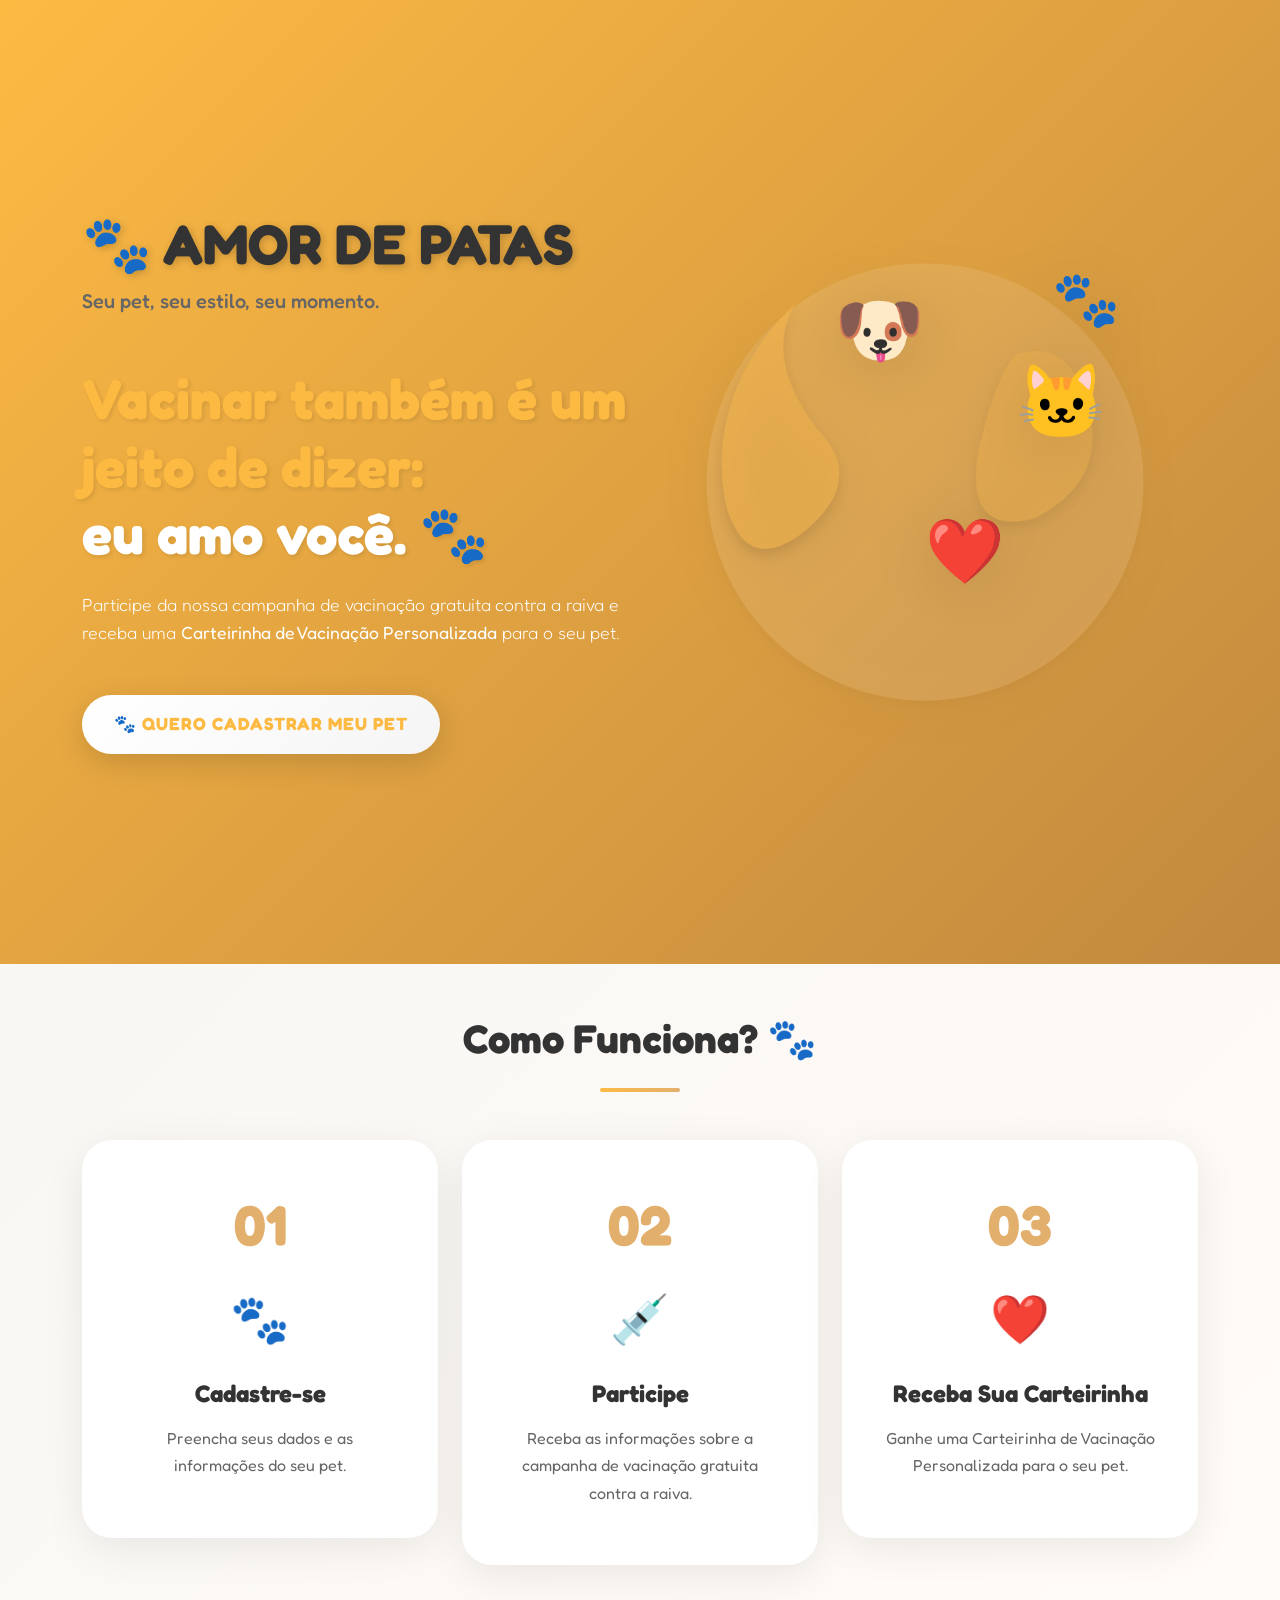
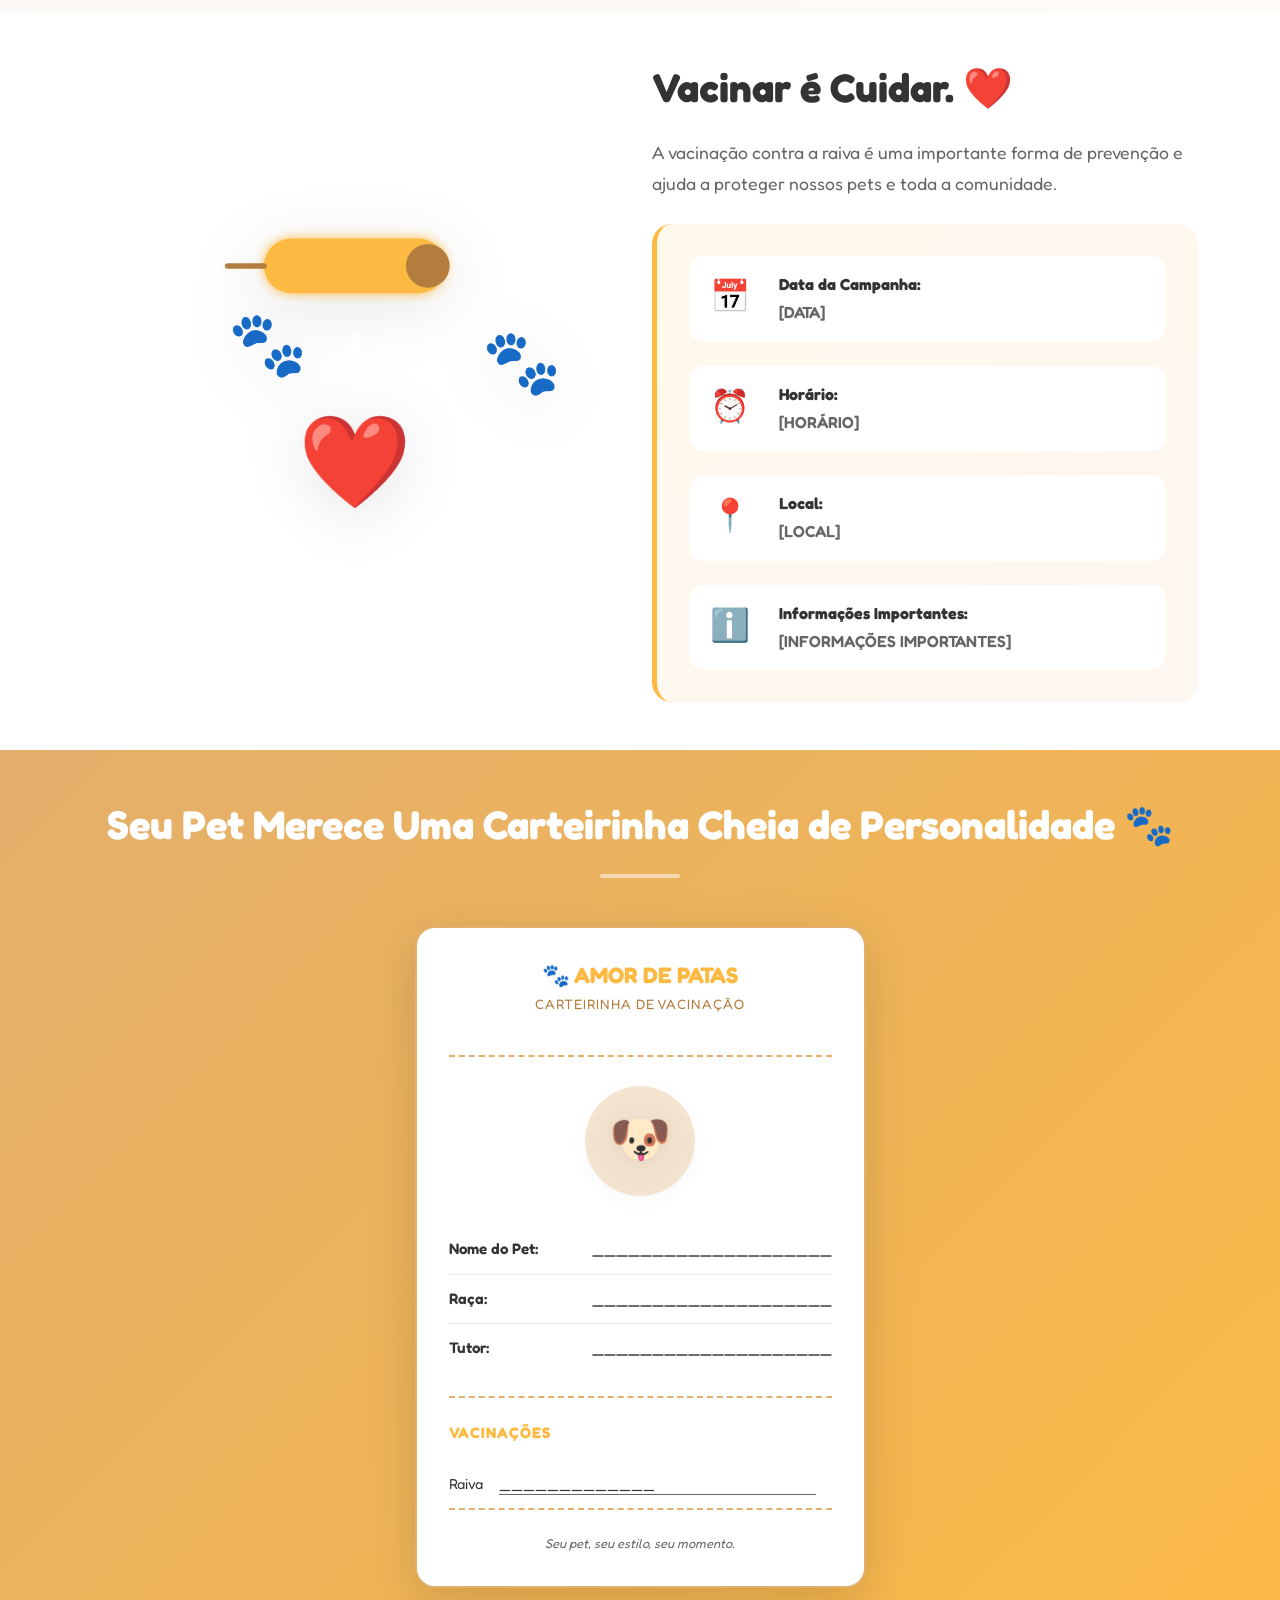
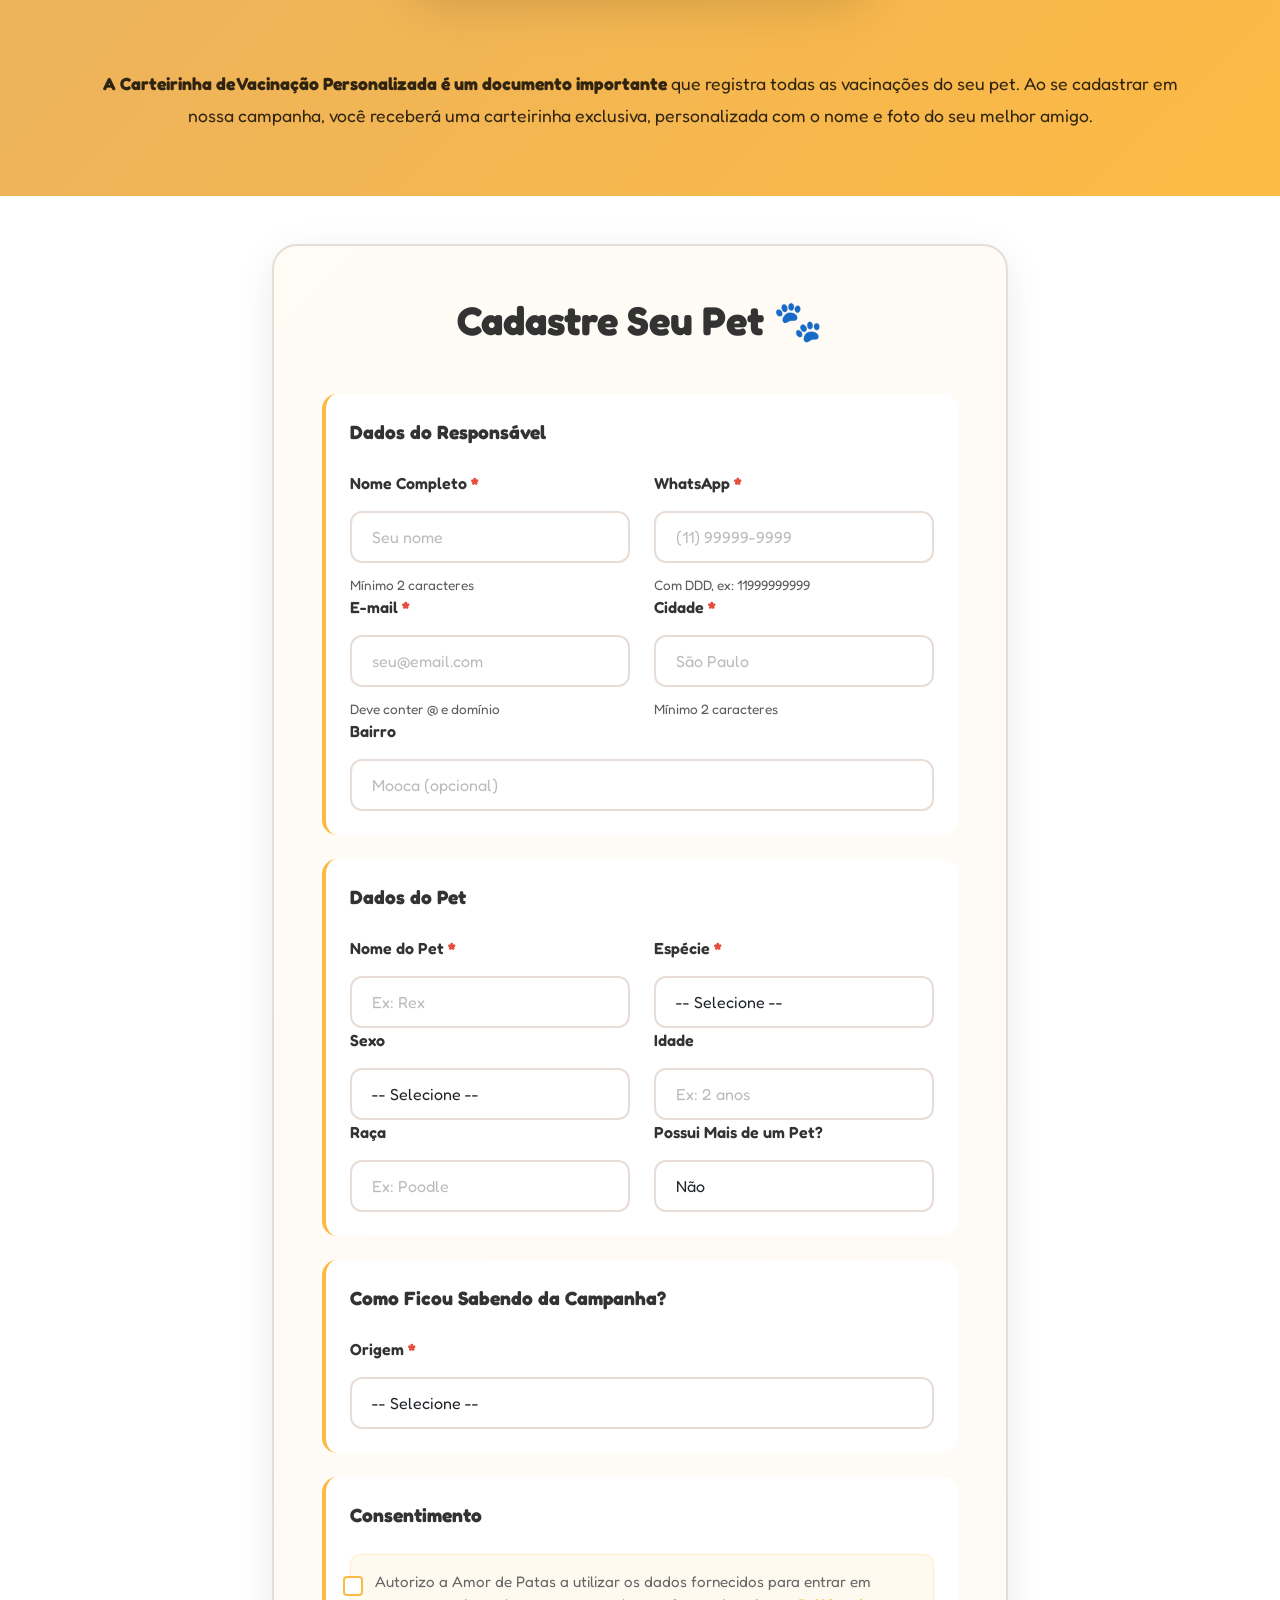
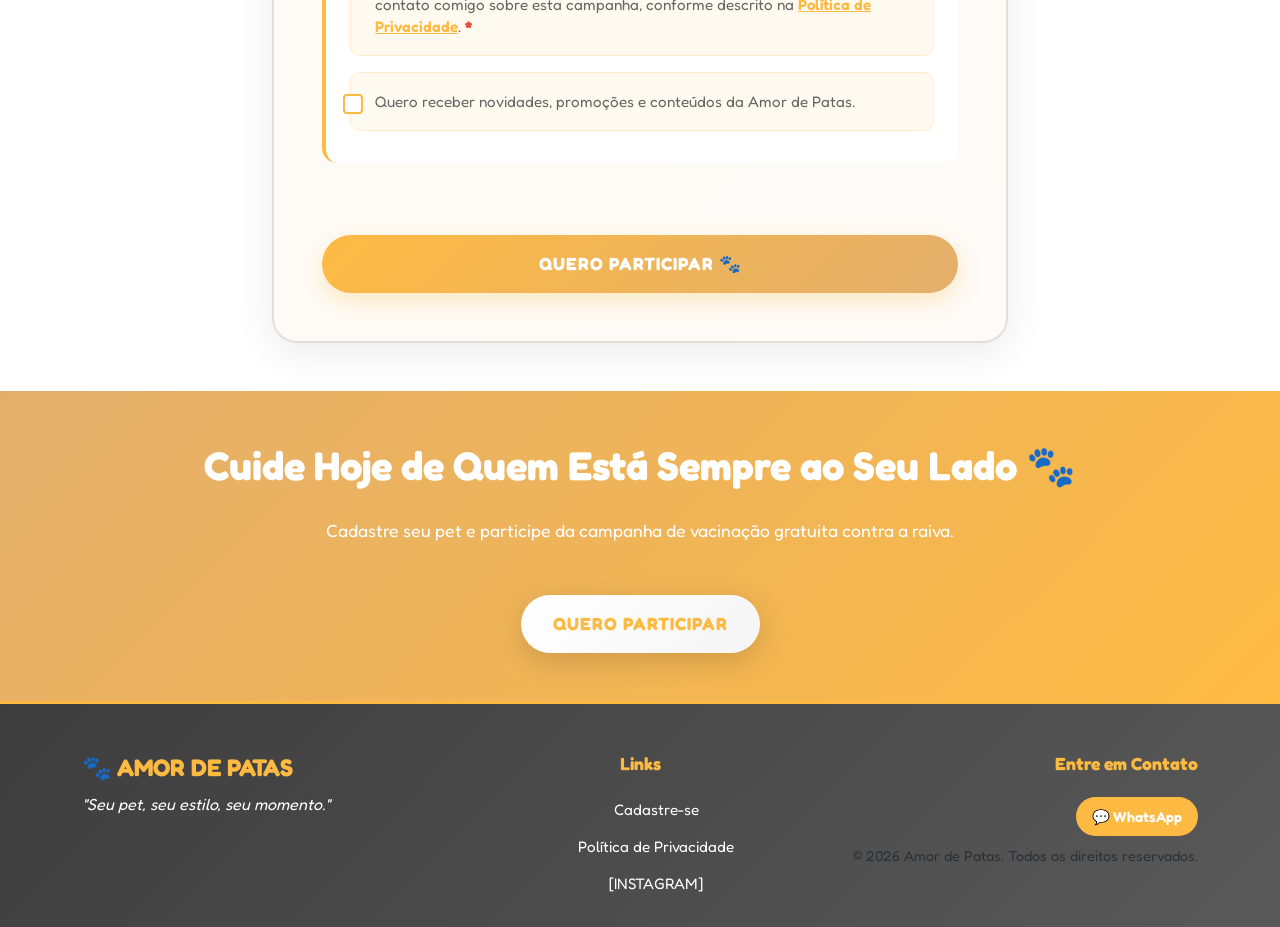
==== index.html @ 36df7017 "Add files via upload" ====
<!DOCTYPE html>
<html lang="pt-BR">
<head>
    <meta charset="UTF-8">
    <meta name="viewport" content="width=device-width, initial-scale=1.0">
    <meta name="description" content="Participe da campanha da Amor de Patas e cadastre seu pet para receber informações sobre a vacinação gratuita contra a raiva.">
    <meta name="theme-color" content="#fdba43">
    
    <!-- Open Graph -->
    <meta property="og:title" content="Amor de Patas | Campanha de Vacinação Gratuita">
    <meta property="og:description" content="Cadastre seu pet e receba uma Carteirinha de Vacinação Personalizada.">
    <meta property="og:type" content="website">
    <meta property="og:image" content="https://via.placeholder.com/1200x630/fdba43/ffffff?text=Amor+de+Patas">
    
    <title>Amor de Patas | Campanha de Vacinação Gratuita</title>
    
    <!-- Favicon -->
    <link rel="icon" type="image/svg+xml" href="data:image/svg+xml,<svg xmlns='http://www.w3.org/2000/svg' viewBox='0 0 100 100'><text y='75' font-size='75' fill='%23fdba43'>🐾</text></svg>">
    
    <!-- Bootstrap 5 -->
    <link href="https://cdn.jsdelivr.net/npm/bootstrap@5.3.0/dist/css/bootstrap.min.css" rel="stylesheet">
    
    <!-- Google Fonts -->
    <link href="https://fonts.googleapis.com/css2?family=Fredoka:wght@300;400;500;600;700&family=Baloo+2:wght@400;500;600;700&display=swap" rel="stylesheet">
    
    <!-- CSS Customizado -->
    <link rel="stylesheet" href="css/style.css">
</head>
<body>
    <!-- ========== ESTRUTURA PRINCIPAL ========== -->
    
    <!-- Hero Section com Vídeo -->
    <section id="hero" class="hero-section">
        <!-- Vídeo Background -->
        <video class="hero-video" autoplay muted loop playsinline poster="data:image/svg+xml,%3Csvg xmlns='http://www.w3.org/2000/svg' viewBox='0 0 1280 720'%3E%3Crect fill='%23fdba43' width='1280' height='720'/%3E%3C/svg%3E">
            <source src="assets/video/background.mp4" type="video/mp4">
            <!-- Fallback para imagem -->
            <img src="data:image/svg+xml,%3Csvg xmlns='http://www.w3.org/2000/svg' viewBox='0 0 1280 720'%3E%3Crect fill='%23fdba43' width='1280' height='720'/%3E%3Ctext x='640' y='360' text-anchor='middle' dominant-baseline='middle' font-size='48' fill='%23b37d3e'%3EPet%3C/text%3E%3C/svg%3E" alt="Video Background">
        </video>
        
        <!-- Overlay -->
        <div class="hero-overlay"></div>
        
        <!-- Conteúdo Hero -->
        <div class="hero-content">
            <div class="container">
                <div class="row align-items-center min-vh-100">
                    <div class="col-lg-6 text-center text-lg-start mb-4 mb-lg-0">
                        <!-- Logo/Marca -->
                        <div class="hero-brand">
                            <h1 class="hero-title">🐾 AMOR DE PATAS</h1>
                            <p class="hero-subtitle">Seu pet, seu estilo, seu momento.</p>
                        </div>
                        
                        <!-- Headline Principal -->
                        <div class="hero-headline mt-5">
                            <h2 class="display-4 fw-bold mb-4" style="color: #fdba43; text-shadow: 2px 2px 4px rgba(0,0,0,0.1);">
                                Vacinar também é um jeito de dizer: <br>
                                <span style="color: #ffffff;">eu amo você. 🐾</span>
                            </h2>
                        </div>
                        
                        <!-- Descrição -->
                        <p class="hero-description lead mb-5" style="color: #ffffff; font-size: 1.1rem; line-height: 1.6;">
                            Participe da nossa campanha de vacinação gratuita contra a raiva e receba uma <strong>Carteirinha de Vacinação Personalizada</strong> para o seu pet.
                        </p>
                        
                        <!-- CTA Button -->
                        <div class="d-flex flex-wrap gap-3 justify-content-center justify-content-lg-start">
                            <a href="#formulario" class="btn btn-hero btn-lg">
                                🐾 QUERO CADASTRAR MEU PET
                            </a>
                        </div>
                    </div>
                    
                    <!-- Ilustração/Elementos Hero -->
                    <div class="col-lg-6 d-none d-lg-block">
                        <div class="hero-illustration">
                            <!-- Formas orgânicas com SVG -->
                            <svg class="floating-shape" viewBox="0 0 300 300" xmlns="http://www.w3.org/2000/svg">
                                <defs>
                                    <filter id="shadow" x="-50%" y="-50%" width="200%" height="200%">
                                        <feDropShadow dx="0" dy="4" stdDeviation="3" flood-opacity="0.3"/>
                                    </filter>
                                </defs>
                                
                                <!-- Bolhas/Formas Orgânicas -->
                                <circle cx="150" cy="150" r="120" fill="#ffffff" opacity="0.1" filter="url(#shadow)"/>
                                <path d="M 80 50 Q 60 80, 90 120 Q 120 150, 80 180 Q 50 200, 40 160 Q 30 100, 80 50" fill="#fdba43" opacity="0.3" filter="url(#shadow)"/>
                                <path d="M 200 80 Q 230 70, 240 110 Q 250 150, 210 170 Q 170 180, 180 130 Q 190 90, 200 80" fill="#fdba43" opacity="0.2" filter="url(#shadow)"/>
                                
                                <!-- Emojis flutuantes -->
                                <text x="100" y="80" font-size="40" class="floating-emoji">🐶</text>
                                <text x="200" y="120" font-size="40" class="floating-emoji" style="animation-delay: 0.5s;">🐱</text>
                                <text x="150" y="200" font-size="35" class="floating-emoji" style="animation-delay: 1s;">❤️</text>
                                <text x="220" y="60" font-size="30" class="floating-emoji" style="animation-delay: 1.5s;">🐾</text>
                            </svg>
                        </div>
                    </div>
                </div>
            </div>
        </div>
    </section>
    
    <!-- ========== SEÇÃO COMO FUNCIONA ========== -->
    <section id="como-funciona" class="como-funciona-section py-5">
        <div class="container">
            <div class="text-center mb-5">
                <h2 class="section-title">Como Funciona? 🐾</h2>
                <div class="title-underline"></div>
            </div>
            
            <div class="row g-4">
                <!-- Card 1 -->
                <div class="col-md-4">
                    <div class="card-funciona">
                        <div class="card-number">01</div>
                        <div class="card-icon">🐾</div>
                        <h3 class="card-title">Cadastre-se</h3>
                        <p class="card-description">Preencha seus dados e as informações do seu pet.</p>
                    </div>
                </div>
                
                <!-- Card 2 -->
                <div class="col-md-4">
                    <div class="card-funciona" style="animation-delay: 0.1s;">
                        <div class="card-number">02</div>
                        <div class="card-icon">💉</div>
                        <h3 class="card-title">Participe</h3>
                        <p class="card-description">Receba as informações sobre a campanha de vacinação gratuita contra a raiva.</p>
                    </div>
                </div>
                
                <!-- Card 3 -->
                <div class="col-md-4">
                    <div class="card-funciona" style="animation-delay: 0.2s;">
                        <div class="card-number">03</div>
                        <div class="card-icon">❤️</div>
                        <h3 class="card-title">Receba Sua Carteirinha</h3>
                        <p class="card-description">Ganhe uma Carteirinha de Vacinação Personalizada para o seu pet.</p>
                    </div>
                </div>
            </div>
        </div>
    </section>
    
    <!-- ========== SEÇÃO VACINAÇÃO ========== -->
    <section id="vacinacao" class="vacinacao-section py-5">
        <div class="container">
            <div class="row align-items-center">
                <div class="col-lg-6 mb-4 mb-lg-0">
                    <!-- Ilustração -->
                    <div class="vacinacao-illustration">
                        <svg viewBox="0 0 300 300" xmlns="http://www.w3.org/2000/svg">
                            <defs>
                                <filter id="glow" x="-50%" y="-50%" width="200%" height="200%">
                                    <feGaussianBlur stdDeviation="3" result="coloredBlur"/>
                                    <feMerge>
                                        <feMergeNode in="coloredBlur"/>
                                        <feMergeNode in="SourceGraphic"/>
                                    </feMerge>
                                </filter>
                            </defs>
                            
                            <!-- Seringa -->
                            <rect x="100" y="80" width="100" height="30" rx="15" fill="#fdba43" filter="url(#glow)"/>
                            <circle cx="190" cy="95" r="12" fill="#b37d3e"/>
                            <path d="M 80 95 L 100 95" stroke="#b37d3e" stroke-width="3" stroke-linecap="round"/>
                            
                            <!-- Gota -->
                            <path d="M 150 130 Q 145 140 150 150 Q 155 140 150 130" fill="#ffffff" opacity="0.7"/>
                            
                            <!-- Coração -->
                            <text x="150" y="220" font-size="50" text-anchor="middle">❤️</text>
                            
                            <!-- Patinhas -->
                            <text x="80" y="150" font-size="35">🐾</text>
                            <text x="220" y="160" font-size="35">🐾</text>
                        </svg>
                    </div>
                </div>
                
                <div class="col-lg-6">
                    <h2 class="section-title mb-4">Vacinar é Cuidar. ❤️</h2>
                    
                    <p class="section-text mb-4">
                        A vacinação contra a raiva é uma importante forma de prevenção e ajuda a proteger nossos pets e toda a comunidade.
                    </p>
                    
                    <!-- Informações da Campanha -->
                    <div class="campaign-info">
                        <div class="info-item">
                            <span class="info-icon">📅</span>
                            <div class="info-content">
                                <strong>Data da Campanha:</strong>
                                <p class="info-value">[DATA]</p>
                            </div>
                        </div>
                        
                        <div class="info-item">
                            <span class="info-icon">⏰</span>
                            <div class="info-content">
                                <strong>Horário:</strong>
                                <p class="info-value">[HORÁRIO]</p>
                            </div>
                        </div>
                        
                        <div class="info-item">
                            <span class="info-icon">📍</span>
                            <div class="info-content">
                                <strong>Local:</strong>
                                <p class="info-value">[LOCAL]</p>
                            </div>
                        </div>
                        
                        <div class="info-item">
                            <span class="info-icon">ℹ️</span>
                            <div class="info-content">
                                <strong>Informações Importantes:</strong>
                                <p class="info-value">[INFORMAÇÕES IMPORTANTES]</p>
                            </div>
                        </div>
                    </div>
                </div>
            </div>
        </div>
    </section>
    
    <!-- ========== SEÇÃO CARTEIRINHA ========== -->
    <section id="carteirinha" class="carteirinha-section py-5">
        <div class="container">
            <div class="text-center mb-5">
                <h2 class="section-title">Seu Pet Merece Uma Carteirinha Cheia de Personalidade 🐾</h2>
                <div class="title-underline"></div>
            </div>
            
            <div class="row justify-content-center">
                <!-- Representação da Carteirinha -->
                <div class="col-md-6 col-lg-5">
                    <div class="carteirinha-card">
                        <!-- Frente da Carteirinha -->
                        <div class="carteirinha-front">
                            <!-- Header da Carteirinha -->
                            <div class="carteirinha-header">
                                <h3 class="carteirinha-brand">🐾 AMOR DE PATAS</h3>
                                <p class="carteirinha-subtitle">Carteirinha de Vacinação</p>
                            </div>
                            
                            <!-- Foto/Avatar -->
                            <div class="carteirinha-avatar">
                                <svg viewBox="0 0 120 120" xmlns="http://www.w3.org/2000/svg">
                                    <circle cx="60" cy="60" r="55" fill="#e3af6c" opacity="0.3"/>
                                    <text x="60" y="75" font-size="50" text-anchor="middle">🐶</text>
                                </svg>
                            </div>
                            
                            <!-- Informações -->
                            <div class="carteirinha-info">
                                <div class="info-line">
                                    <span class="info-label">Nome do Pet:</span>
                                    <span class="info-value">____________________</span>
                                </div>
                                <div class="info-line">
                                    <span class="info-label">Raça:</span>
                                    <span class="info-value">____________________</span>
                                </div>
                                <div class="info-line">
                                    <span class="info-label">Tutor:</span>
                                    <span class="info-value">____________________</span>
                                </div>
                            </div>
                            
                            <!-- Vacinas -->
                            <div class="vacinas-section">
                                <h4 class="vacinas-title">Vacinações</h4>
                                <div class="vacina-item">
                                    <span>Raiva</span>
                                    <span class="vacina-line">_____________</span>
                                </div>
                            </div>
                            
                            <!-- Logo Footer -->
                            <div class="carteirinha-footer">
                                <p style="margin: 0; font-size: 0.8rem;">Seu pet, seu estilo, seu momento.</p>
                            </div>
                        </div>
                    </div>
                </div>
            </div>
            
            <!-- Texto Descritivo -->
            <div class="text-center mt-5">
                <p class="section-text">
                    <strong>A Carteirinha de Vacinação Personalizada é um documento importante</strong> que registra todas as vacinações do seu pet. Ao se cadastrar em nossa campanha, você receberá uma carteirinha exclusiva, personalizada com o nome e foto do seu melhor amigo.
                </p>
            </div>
        </div>
    </section>
    
    <!-- ========== SEÇÃO FORMULÁRIO ========== -->
    <section id="formulario" class="formulario-section py-5">
        <div class="container">
            <div class="row justify-content-center">
                <div class="col-lg-8">
                    <div class="form-card">
                        <h2 class="section-title text-center mb-5">Cadastre Seu Pet 🐾</h2>
                        
                        <form id="leadForm" class="lead-form">
                            <!-- ===== SEÇÃO: DADOS DO RESPONSÁVEL ===== -->
                            <fieldset class="form-section">
                                <legend class="form-section-title">Dados do Responsável</legend>
                                
                                <div class="row">
                                    <div class="col-12 position-relative">
                                        <!-- Honeypot (invisível) -->
                                        <input type="text" name="telefone_secundario" class="form-control d-none" tabindex="-1" autocomplete="off">
                                    </div>
                                </div>
                                
                                <div class="row">
                                    <div class="col-md-6">
                                        <div class="form-group">
                                            <label for="nome" class="form-label">
                                                Nome Completo <span class="required">*</span>
                                            </label>
                                            <input type="text" class="form-control" id="nome" name="nome" placeholder="Seu nome" maxlength="100" required>
                                            <small class="form-text text-muted">Mínimo 2 caracteres</small>
                                        </div>
                                    </div>
                                    
                                    <div class="col-md-6">
                                        <div class="form-group">
                                            <label for="whatsapp" class="form-label">
                                                WhatsApp <span class="required">*</span>
                                            </label>
                                            <input type="tel" class="form-control" id="whatsapp" name="whatsapp" placeholder="(11) 99999-9999" maxlength="15" required>
                                            <small class="form-text text-muted">Com DDD, ex: 11999999999</small>
                                        </div>
                                    </div>
                                </div>
                                
                                <div class="row">
                                    <div class="col-md-6">
                                        <div class="form-group">
                                            <label for="email" class="form-label">
                                                E-mail <span class="required">*</span>
                                            </label>
                                            <input type="email" class="form-control" id="email" name="email" placeholder="seu@email.com" maxlength="100" required>
                                            <small class="form-text text-muted">Deve conter @ e domínio</small>
                                        </div>
                                    </div>
                                    
                                    <div class="col-md-6">
                                        <div class="form-group">
                                            <label for="cidade" class="form-label">
                                                Cidade <span class="required">*</span>
                                            </label>
                                            <input type="text" class="form-control" id="cidade" name="cidade" placeholder="São Paulo" maxlength="50" required>
                                            <small class="form-text text-muted">Mínimo 2 caracteres</small>
                                        </div>
                                    </div>
                                </div>
                                
                                <div class="row">
                                    <div class="col-12">
                                        <div class="form-group">
                                            <label for="bairro" class="form-label">Bairro</label>
                                            <input type="text" class="form-control" id="bairro" name="bairro" placeholder="Mooca (opcional)" maxlength="50">
                                        </div>
                                    </div>
                                </div>
                            </fieldset>
                            
                            <!-- ===== SEÇÃO: DADOS DO PET ===== -->
                            <fieldset class="form-section">
                                <legend class="form-section-title">Dados do Pet</legend>
                                
                                <div class="row">
                                    <div class="col-md-6">
                                        <div class="form-group">
                                            <label for="nome_pet" class="form-label">
                                                Nome do Pet <span class="required">*</span>
                                            </label>
                                            <input type="text" class="form-control" id="nome_pet" name="nome_pet" placeholder="Ex: Rex" maxlength="50" required>
                                        </div>
                                    </div>
                                    
                                    <div class="col-md-6">
                                        <div class="form-group">
                                            <label for="especie" class="form-label">
                                                Espécie <span class="required">*</span>
                                            </label>
                                            <select class="form-select" id="especie" name="especie" required>
                                                <option value="">-- Selecione --</option>
                                                <option value="cachorro">🐶 Cachorro</option>
                                                <option value="gato">🐱 Gato</option>
                                                <option value="outro">🐰 Outro</option>
                                            </select>
                                        </div>
                                    </div>
                                </div>
                                
                                <div class="row">
                                    <div class="col-md-6">
                                        <div class="form-group">
                                            <label for="sexo" class="form-label">Sexo</label>
                                            <select class="form-select" id="sexo" name="sexo">
                                                <option value="">-- Selecione --</option>
                                                <option value="macho">♂️ Macho</option>
                                                <option value="femea">♀️ Fêmea</option>
                                            </select>
                                        </div>
                                    </div>
                                    
                                    <div class="col-md-6">
                                        <div class="form-group">
                                            <label for="idade" class="form-label">Idade</label>
                                            <input type="text" class="form-control" id="idade" name="idade" placeholder="Ex: 2 anos" maxlength="50">
                                        </div>
                                    </div>
                                </div>
                                
                                <div class="row">
                                    <div class="col-md-6">
                                        <div class="form-group">
                                            <label for="raca" class="form-label">Raça</label>
                                            <input type="text" class="form-control" id="raca" name="raca" placeholder="Ex: Poodle" maxlength="50">
                                        </div>
                                    </div>
                                    
                                    <div class="col-md-6">
                                        <div class="form-group">
                                            <label for="mais_de_um_pet" class="form-label">Possui Mais de um Pet?</label>
                                            <select class="form-select" id="mais_de_um_pet" name="mais_de_um_pet">
                                                <option value="nao">Não</option>
                                                <option value="sim">Sim</option>
                                            </select>
                                        </div>
                                    </div>
                                </div>
                            </fieldset>
                            
                            <!-- ===== SEÇÃO: ORIGEM DO LEAD ===== -->
                            <fieldset class="form-section">
                                <legend class="form-section-title">Como Ficou Sabendo da Campanha?</legend>
                                
                                <div class="form-group">
                                    <label for="origem" class="form-label">
                                        Origem <span class="required">*</span>
                                    </label>
                                    <select class="form-select" id="origem" name="origem" required>
                                        <option value="">-- Selecione --</option>
                                        <option value="instagram">📸 Instagram</option>
                                        <option value="facebook">👍 Facebook</option>
                                        <option value="whatsapp">💬 WhatsApp</option>
                                        <option value="tiktok">🎵 TikTok</option>
                                        <option value="google">🔍 Google</option>
                                        <option value="indicacao">👥 Indicação</option>
                                        <option value="outro">❓ Outro</option>
                                    </select>
                                </div>
                            </fieldset>
                            
                            <!-- ===== SEÇÃO: CONSENTIMENTO ===== -->
                            <fieldset class="form-section">
                                <legend class="form-section-title">Consentimento</legend>
                                
                                <div class="form-check mb-3">
                                    <input class="form-check-input" type="checkbox" id="consentimento_campanha" name="consentimento_campanha" required>
                                    <label class="form-check-label" for="consentimento_campanha">
                                        Autorizo a Amor de Patas a utilizar os dados fornecidos para entrar em contato comigo sobre esta campanha, conforme descrito na <a href="#" data-bs-toggle="modal" data-bs-target="#policyModal" class="link-policy">Política de Privacidade</a>. <span class="required">*</span>
                                    </label>
                                </div>
                                
                                <div class="form-check">
                                    <input class="form-check-input" type="checkbox" id="consentimento_marketing" name="consentimento_marketing">
                                    <label class="form-check-label" for="consentimento_marketing">
                                        Quero receber novidades, promoções e conteúdos da Amor de Patas.
                                    </label>
                                </div>
                            </fieldset>
                            
                            <!-- ===== BOTÃO SUBMIT ===== -->
                            <div class="form-group mt-5">
                                <button type="submit" class="btn btn-form btn-lg w-100" id="submitBtn">
                                    QUERO PARTICIPAR 🐾
                                </button>
                            </div>
                            
                            <!-- Mensagens de Resposta -->
                            <div id="formMessage" class="alert mt-3" style="display: none;"></div>
                        </form>
                    </div>
                </div>
            </div>
        </div>
    </section>
    
    <!-- ========== SEÇÃO CTA FINAL ========== -->
    <section id="cta-final" class="cta-final-section py-5">
        <div class="container text-center">
            <h2 class="section-title mb-4">Cuide Hoje de Quem Está Sempre ao Seu Lado 🐾</h2>
            <p class="section-text mb-5">
                Cadastre seu pet e participe da campanha de vacinação gratuita contra a raiva.
            </p>
            <a href="#formulario" class="btn btn-hero btn-lg">
                QUERO PARTICIPAR
            </a>
        </div>
    </section>
    
    <!-- ========== RODAPÉ ========== -->
    <footer id="footer" class="footer-section">
        <div class="container">
            <div class="row gy-4">
                <div class="col-md-4 text-center text-md-start">
                    <h3 class="footer-brand">🐾 AMOR DE PATAS</h3>
                    <p class="footer-tagline">"Seu pet, seu estilo, seu momento."</p>
                </div>
                
                <div class="col-md-4 text-center">
                    <h4 class="footer-title">Links</h4>
                    <ul class="footer-links">
                        <li><a href="#formulario">Cadastre-se</a></li>
                        <li><a href="#" data-bs-toggle="modal" data-bs-target="#policyModal">Política de Privacidade</a></li>
                        <li><a href="https://instagram.com" target="_blank" rel="noopener noreferrer">[INSTAGRAM]</a></li>
                    </ul>
                </div>
                
                <div class="col-md-4 text-center text-md-end">
                    <h4 class="footer-title">Entre em Contato</h4>
                    <p class="footer-text">
                        <a href="https://wa.me/[WHATSAPP_DA_EMPRESA]" target="_blank" rel="noopener noreferrer" class="btn-whatsapp-small">
                            💬 WhatsApp
                        </a>
                    </p>
                    <p class="footer-text text-muted" style="font-size: 0.9rem;">© 2026 Amor de Patas. Todos os direitos reservados.</p>
                </div>
            </div>
        </div>
    </footer>
    
    <!-- ========== MODAL: POLÍTICA DE PRIVACIDADE ========== -->
    <div class="modal fade" id="policyModal" tabindex="-1" aria-labelledby="policyModalLabel" aria-hidden="true">
        <div class="modal-dialog modal-lg">
            <div class="modal-content">
                <div class="modal-header">
                    <h5 class="modal-title" id="policyModalLabel">Política de Privacidade</h5>
                    <button type="button" class="btn-close" data-bs-dismiss="modal" aria-label="Fechar"></button>
                </div>
                <div class="modal-body">
                    <div class="policy-content">
                        <h6>1. Objetivo da Coleta de Dados</h6>
                        <p>
                            A Amor de Patas coleta seus dados para informar você sobre a campanha de vacinação gratuita contra a raiva e manter contato através de WhatsApp ou e-mail.
                        </p>
                        
                        <h6>2. Dados Coletados</h6>
                        <p>
                            Coletamos informações pessoais como nome, WhatsApp, e-mail, cidade, bairro e informações sobre seu pet.
                        </p>
                        
                        <h6>3. Como Usamos Seus Dados</h6>
                        <p>
                            Utilizamos seus dados exclusivamente para:
                        </p>
                        <ul>
                            <li>Enviar informações sobre a campanha de vacinação</li>
                            <li>Entrar em contato via WhatsApp ou e-mail</li>
                            <li>Fornecer a Carteirinha de Vacinação Personalizada</li>
                            <li>Se autorizado, enviar promoções e novidades</li>
                        </ul>
                        
                        <h6>4. Proteção de Dados</h6>
                        <p>
                            Seus dados são armazenados de forma segura e não são compartilhados com terceiros sem sua autorização.
                        </p>
                        
                        <h6>5. Direitos do Usuário</h6>
                        <p>
                            Você tem direito à privacidade conforme a Lei Geral de Proteção de Dados (LGPD) do Brasil.
                        </p>
                        
                        <p style="margin-top: 2rem; font-size: 0.9rem; color: #666;">
                            <strong>Nota:</strong> Esta é uma política genérica preparada para ser substituída pela política oficial da empresa posteriormente.
                        </p>
                    </div>
                </div>
                <div class="modal-footer">
                    <button type="button" class="btn btn-secondary" data-bs-dismiss="modal">Fechar</button>
                </div>
            </div>
        </div>
    </modal>
    
    <!-- ========== SCRIPTS ========== -->
    <!-- Bootstrap JS -->
    <script src="https://cdn.jsdelivr.net/npm/bootstrap@5.3.0/dist/js/bootstrap.bundle.min.js" defer></script>
    
    <!-- Script Customizado -->
    <script src="js/script.js" defer></script>
</body>
</html>
---- css/style.css ----
/* ============================================================
   AMOR DE PATAS - CSS PRINCIPAL
   ============================================================ */

/* ========== VARIÁVEIS CSS ========== */
:root {
    /* Paleta de Cores */
    --primary-orange: #fdba43;
    --dark-orange: #b37d3e;
    --light-orange: #e3af6c;
    --white: #ffffff;
    --text-dark: #333333;
    --text-light: #666666;
    --bg-light: #f9f7f4;
    --border-color: #e8ddd6;
    
    /* Tipografia */
    --font-heading: 'Fredoka', 'Baloo 2', sans-serif;
    --font-body: 'Fredoka', sans-serif;
    
    /* Spacing */
    --spacing-xs: 0.5rem;
    --spacing-sm: 1rem;
    --spacing-md: 1.5rem;
    --spacing-lg: 2rem;
    --spacing-xl: 3rem;
    --spacing-2xl: 4rem;
}

/* ========== RESET E BASE ========== */
* {
    margin: 0;
    padding: 0;
    box-sizing: border-box;
}

html {
    scroll-behavior: smooth;
}

body {
    font-family: var(--font-body);
    color: var(--text-dark);
    background-color: var(--white);
    overflow-x: hidden;
}

/* ========== TIPOGRAFIA ========== */
h1, h2, h3, h4, h5, h6 {
    font-family: var(--font-heading);
    font-weight: 700;
    color: var(--text-dark);
}

h1 { font-size: 3rem; line-height: 1.2; }
h2 { font-size: 2.5rem; line-height: 1.3; }
h3 { font-size: 1.75rem; line-height: 1.3; }
h4 { font-size: 1.25rem; line-height: 1.4; }
h5 { font-size: 1.1rem; }
h6 { font-size: 1rem; }

p {
    font-size: 1rem;
    line-height: 1.6;
    color: var(--text-light);
}

a {
    color: var(--primary-orange);
    text-decoration: none;
    transition: all 0.3s ease;
}

a:hover {
    color: var(--dark-orange);
    text-decoration: underline;
}

/* ========== CLASSES UTILITÁRIAS ========== */
.section-title {
    font-size: 2.5rem;
    font-weight: 700;
    color: var(--text-dark);
    margin-bottom: 1rem;
    font-family: var(--font-heading);
}

.section-text {
    font-size: 1.1rem;
    color: var(--text-light);
    line-height: 1.8;
}

.title-underline {
    width: 80px;
    height: 4px;
    background: linear-gradient(90deg, var(--primary-orange), var(--light-orange));
    margin: 1.5rem auto;
    border-radius: 2px;
}

.required {
    color: #e74c3c;
    font-weight: 700;
}

/* ========== HERO SECTION ========== */
.hero-section {
    position: relative;
    min-height: 100vh;
    display: flex;
    align-items: center;
    justify-content: center;
    overflow: hidden;
}

.hero-video {
    position: absolute;
    top: 0;
    left: 0;
    width: 100%;
    height: 100%;
    object-fit: cover;
    z-index: -2;
}

.hero-overlay {
    position: absolute;
    top: 0;
    left: 0;
    width: 100%;
    height: 100%;
    background: linear-gradient(135deg, rgba(253, 186, 67, 0.7), rgba(179, 125, 62, 0.8));
    z-index: -1;
}

.hero-content {
    position: relative;
    z-index: 1;
    color: var(--white);
    padding: var(--spacing-lg);
}

.hero-brand {
    margin-bottom: var(--spacing-lg);
}

.hero-title {
    font-size: 3.5rem;
    font-weight: 700;
    margin-bottom: 0.5rem;
    text-shadow: 2px 2px 8px rgba(0, 0, 0, 0.2);
    animation: slideInDown 0.8s ease-out;
}

.hero-subtitle {
    font-size: 1.25rem;
    font-weight: 500;
    opacity: 0.95;
    animation: slideInDown 0.8s ease-out 0.1s both;
}

.hero-headline {
    animation: slideInUp 0.8s ease-out 0.2s both;
}

.hero-description {
    animation: slideInUp 0.8s ease-out 0.3s both;
}

.hero-illustration {
    text-align: center;
    animation: fadeIn 1s ease-out 0.4s both;
}

.floating-shape {
    width: 100%;
    height: auto;
    filter: drop-shadow(0 10px 30px rgba(0, 0, 0, 0.15));
}

.floating-emoji {
    animation: float 3s ease-in-out infinite;
}

@keyframes slideInDown {
    from {
        opacity: 0;
        transform: translateY(-30px);
    }
    to {
        opacity: 1;
        transform: translateY(0);
    }
}

@keyframes slideInUp {
    from {
        opacity: 0;
        transform: translateY(30px);
    }
    to {
        opacity: 1;
        transform: translateY(0);
    }
}

@keyframes fadeIn {
    from {
        opacity: 0;
    }
    to {
        opacity: 1;
    }
}

@keyframes float {
    0%, 100% {
        transform: translateY(0px);
    }
    50% {
        transform: translateY(-20px);
    }
}

/* ========== BOTÕES ========== */
.btn-hero {
    background: linear-gradient(135deg, var(--white), #f5f5f5);
    color: var(--primary-orange);
    font-weight: 700;
    font-size: 1.1rem;
    padding: 1rem 2rem;
    border: none;
    border-radius: 50px;
    box-shadow: 0 8px 30px rgba(0, 0, 0, 0.15);
    transition: all 0.3s ease;
    font-family: var(--font-heading);
    text-transform: uppercase;
    letter-spacing: 1px;
}

.btn-hero:hover {
    transform: translateY(-2px);
    box-shadow: 0 12px 40px rgba(0, 0, 0, 0.25);
    background: var(--white);
    color: var(--dark-orange);
}

.btn-hero:active {
    transform: translateY(0);
}

.btn-form {
    background: linear-gradient(135deg, var(--primary-orange), var(--light-orange));
    color: var(--white);
    font-weight: 700;
    font-size: 1.1rem;
    padding: 1rem 2rem;
    border: none;
    border-radius: 30px;
    box-shadow: 0 8px 25px rgba(253, 186, 67, 0.3);
    transition: all 0.3s ease;
    font-family: var(--font-heading);
    text-transform: uppercase;
    letter-spacing: 1px;
}

.btn-form:hover {
    transform: translateY(-2px);
    box-shadow: 0 12px 35px rgba(253, 186, 67, 0.4);
    background: linear-gradient(135deg, var(--light-orange), var(--primary-orange));
    color: var(--white);
}

.btn-form:disabled {
    opacity: 0.7;
    cursor: not-allowed;
    transform: none;
}

/* ========== SEÇÃO COMO FUNCIONA ========== */
.como-funciona-section {
    background: linear-gradient(135deg, var(--bg-light), #fffbf7);
    padding: 5rem var(--spacing-lg);
}

.card-funciona {
    background: var(--white);
    padding: 2.5rem;
    border-radius: 30px;
    text-align: center;
    border: 2px solid transparent;
    box-shadow: 0 10px 40px rgba(0, 0, 0, 0.08);
    transition: all 0.4s ease;
    animation: slideUp 0.6s ease-out both;
}

.card-funciona:hover {
    border-color: var(--primary-orange);
    transform: translateY(-10px);
    box-shadow: 0 20px 60px rgba(253, 186, 67, 0.2);
}

.card-number {
    font-size: 3.5rem;
    font-weight: 700;
    color: var(--light-orange);
    margin-bottom: 1rem;
    font-family: var(--font-heading);
}

.card-icon {
    font-size: 3rem;
    margin-bottom: 1.5rem;
    display: inline-block;
    animation: bounce 2s infinite;
}

.card-title {
    font-size: 1.5rem;
    font-weight: 700;
    color: var(--text-dark);
    margin-bottom: 1rem;
    font-family: var(--font-heading);
}

.card-description {
    color: var(--text-light);
    line-height: 1.7;
}

@keyframes slideUp {
    from {
        opacity: 0;
        transform: translateY(30px);
    }
    to {
        opacity: 1;
        transform: translateY(0);
    }
}

@keyframes bounce {
    0%, 100% {
        transform: translateY(0);
    }
    50% {
        transform: translateY(-15px);
    }
}

/* ========== SEÇÃO VACINAÇÃO ========== */
.vacinacao-section {
    padding: 5rem var(--spacing-lg);
    background: var(--white);
}

.vacinacao-illustration {
    margin-bottom: 2rem;
}

.vacinacao-illustration svg {
    width: 100%;
    height: auto;
    filter: drop-shadow(0 10px 30px rgba(0, 0, 0, 0.1));
}

.campaign-info {
    background: linear-gradient(135deg, rgba(253, 186, 67, 0.1), rgba(227, 175, 108, 0.1));
    padding: 2rem;
    border-radius: 20px;
    border-left: 5px solid var(--primary-orange);
}

.info-item {
    display: flex;
    gap: 1.5rem;
    margin-bottom: 1.5rem;
    padding: 1rem;
    background: var(--white);
    border-radius: 15px;
    transition: all 0.3s ease;
}

.info-item:hover {
    box-shadow: 0 5px 15px rgba(253, 186, 67, 0.15);
    transform: translateX(5px);
}

.info-item:last-child {
    margin-bottom: 0;
}

.info-icon {
    font-size: 2rem;
    min-width: 50px;
    text-align: center;
}

.info-content strong {
    display: block;
    color: var(--text-dark);
    margin-bottom: 0.25rem;
    font-family: var(--font-heading);
}

.info-value {
    color: var(--primary-orange);
    font-weight: 600;
    font-family: var(--font-heading);
    margin: 0;
}

/* ========== SEÇÃO CARTEIRINHA ========== */
.carteirinha-section {
    background: linear-gradient(135deg, var(--light-orange), var(--primary-orange));
    padding: 5rem var(--spacing-lg);
    color: var(--text-dark);
}

.carteirinha-section .section-title {
    color: var(--white);
}

.carteirinha-section .title-underline {
    background: rgba(255, 255, 255, 0.5);
}

.carteirinha-card {
    perspective: 1000px;
    margin-bottom: 2rem;
    animation: fadeIn 0.8s ease-out;
}

.carteirinha-front {
    background: var(--white);
    border-radius: 20px;
    padding: 2rem;
    box-shadow: 0 15px 50px rgba(0, 0, 0, 0.15);
    border: 2px solid var(--light-orange);
    transition: all 0.3s ease;
}

.carteirinha-front:hover {
    transform: translateY(-5px);
    box-shadow: 0 20px 60px rgba(0, 0, 0, 0.2);
}

.carteirinha-header {
    text-align: center;
    padding-bottom: 1.5rem;
    border-bottom: 2px dashed var(--light-orange);
    margin-bottom: 1.5rem;
}

.carteirinha-brand {
    font-size: 1.4rem;
    font-weight: 700;
    color: var(--primary-orange);
    margin-bottom: 0.25rem;
    font-family: var(--font-heading);
}

.carteirinha-subtitle {
    font-size: 0.85rem;
    color: var(--dark-orange);
    text-transform: uppercase;
    letter-spacing: 1px;
}

.carteirinha-avatar {
    text-align: center;
    margin: 1.5rem 0;
}

.carteirinha-avatar svg {
    width: 120px;
    height: 120px;
    filter: drop-shadow(0 4px 8px rgba(0, 0, 0, 0.1));
}

.carteirinha-info {
    margin: 1.5rem 0;
}

.info-line {
    display: flex;
    justify-content: space-between;
    padding: 0.8rem 0;
    border-bottom: 1px dotted var(--border-color);
    font-size: 0.95rem;
}

.info-line:last-child {
    border-bottom: none;
}

.info-label {
    font-weight: 600;
    color: var(--text-dark);
    font-family: var(--font-heading);
}

.info-value {
    color: var(--text-light);
}

.vacinas-section {
    margin-top: 1.5rem;
    padding-top: 1.5rem;
    border-top: 2px dashed var(--light-orange);
}

.vacinas-title {
    font-size: 0.95rem;
    font-weight: 700;
    color: var(--primary-orange);
    margin-bottom: 1rem;
    text-transform: uppercase;
    letter-spacing: 1px;
    font-family: var(--font-heading);
}

.vacina-item {
    display: flex;
    justify-content: space-between;
    align-items: center;
    padding: 0.8rem 0;
    font-size: 0.9rem;
}

.vacina-line {
    flex: 1;
    border-bottom: 1px solid var(--text-light);
    margin: 0 1rem;
}

.carteirinha-footer {
    text-align: center;
    padding-top: 1.5rem;
    border-top: 2px dashed var(--light-orange);
    color: var(--text-light);
    font-style: italic;
}

.carteirinha-section .section-text {
    color: rgba(0, 0, 0, 0.8);
}

/* ========== SEÇÃO FORMULÁRIO ========== */
.formulario-section {
    background: var(--white);
    padding: 5rem var(--spacing-lg);
}

.form-card {
    background: linear-gradient(135deg, rgba(253, 186, 67, 0.05), rgba(227, 175, 108, 0.05));
    padding: 3rem;
    border-radius: 25px;
    border: 2px solid var(--border-color);
    box-shadow: 0 10px 40px rgba(0, 0, 0, 0.08);
}

.lead-form {
    display: flex;
    flex-direction: column;
    gap: 1.5rem;
}

.form-section {
    border: none;
    padding: 1.5rem;
    background: var(--white);
    border-radius: 15px;
    border-left: 4px solid var(--primary-orange);
}

.form-section-title {
    font-size: 1.2rem;
    font-weight: 700;
    color: var(--text-dark);
    margin-bottom: 1.5rem;
    font-family: var(--font-heading);
}

.form-group {
    display: flex;
    flex-direction: column;
    gap: 0.5rem;
}

.form-label {
    font-weight: 600;
    color: var(--text-dark);
    font-family: var(--font-heading);
    font-size: 1rem;
}

.form-control,
.form-select {
    padding: 0.75rem 1.25rem;
    border: 2px solid var(--border-color);
    border-radius: 12px;
    font-family: var(--font-body);
    font-size: 1rem;
    transition: all 0.3s ease;
    background: var(--white);
}

.form-control:focus,
.form-select:focus {
    color: var(--text-dark);
    background-color: var(--white);
    border-color: var(--primary-orange);
    box-shadow: 0 0 0 0.2rem rgba(253, 186, 67, 0.25);
    outline: none;
}

.form-control::placeholder {
    color: #bbb;
}

.form-text {
    font-size: 0.85rem;
    color: var(--text-light);
}

.form-check {
    padding: 1rem;
    background: rgba(253, 186, 67, 0.08);
    border-radius: 10px;
    margin-bottom: 0.5rem;
    border: 1px solid rgba(253, 186, 67, 0.2);
}

.form-check-input {
    width: 20px;
    height: 20px;
    border: 2px solid var(--primary-orange);
    border-radius: 5px;
    cursor: pointer;
    margin-top: 0.3rem;
    transition: all 0.3s ease;
}

.form-check-input:checked {
    background-color: var(--primary-orange);
    border-color: var(--primary-orange);
}

.form-check-input:focus {
    border-color: var(--primary-orange);
    box-shadow: 0 0 0 0.2rem rgba(253, 186, 67, 0.25);
}

.form-check-label {
    margin-left: 0.5rem;
    font-size: 0.95rem;
    color: var(--text-light);
    cursor: pointer;
    line-height: 1.5;
}

.link-policy {
    color: var(--primary-orange);
    text-decoration: underline;
    font-weight: 600;
}

.link-policy:hover {
    color: var(--dark-orange);
}

.alert {
    padding: 1rem;
    border-radius: 12px;
    border-left: 4px solid;
    font-weight: 500;
    animation: slideDown 0.3s ease-out;
}

.alert.success {
    background: rgba(40, 167, 69, 0.1);
    color: #155724;
    border-color: #28a745;
}

.alert.error {
    background: rgba(220, 53, 69, 0.1);
    color: #721c24;
    border-color: #dc3545;
}

.alert.loading {
    background: rgba(253, 186, 67, 0.1);
    color: var(--text-dark);
    border-color: var(--primary-orange);
}

@keyframes slideDown {
    from {
        opacity: 0;
        transform: translateY(-10px);
    }
    to {
        opacity: 1;
        transform: translateY(0);
    }
}

/* ========== SEÇÃO CTA FINAL ========== */
.cta-final-section {
    background: linear-gradient(135deg, var(--light-orange), var(--primary-orange));
    color: var(--white);
    padding: 4rem var(--spacing-lg);
}

.cta-final-section .section-title,
.cta-final-section .section-text {
    color: var(--white);
}

.cta-final-section .title-underline {
    background: rgba(255, 255, 255, 0.5);
    margin-left: auto;
    margin-right: auto;
}

/* ========== RODAPÉ ========== */
.footer-section {
    background: linear-gradient(135deg, rgba(51, 51, 51, 0.95), rgba(80, 80, 80, 0.95));
    color: var(--white);
    padding: 3rem var(--spacing-lg) 1rem;
    border-top: 3px solid var(--primary-orange);
}

.footer-brand {
    font-size: 1.5rem;
    font-weight: 700;
    color: var(--primary-orange);
    margin-bottom: 0.5rem;
    font-family: var(--font-heading);
}

.footer-tagline {
    color: var(--white);
    font-style: italic;
    margin: 0;
}

.footer-title {
    font-size: 1.1rem;
    font-weight: 700;
    margin-bottom: 1.25rem;
    font-family: var(--font-heading);
    color: var(--primary-orange);
}

.footer-links {
    list-style: none;
    display: flex;
    flex-direction: column;
    gap: 0.75rem;
}

.footer-links a {
    color: var(--white);
    transition: all 0.3s ease;
    font-size: 0.95rem;
}

.footer-links a:hover {
    color: var(--primary-orange);
    padding-left: 0.25rem;
}

.footer-text {
    margin: 0.5rem 0;
    font-size: 0.95rem;
}

.btn-whatsapp-small {
    display: inline-block;
    background: var(--primary-orange);
    color: var(--white);
    padding: 0.5rem 1rem;
    border-radius: 20px;
    font-weight: 600;
    transition: all 0.3s ease;
    text-decoration: none;
    font-size: 0.9rem;
}

.btn-whatsapp-small:hover {
    background: var(--dark-orange);
    transform: translateY(-2px);
}

/* ========== MODAL ========== */
.modal-content {
    border-radius: 15px;
    border: none;
    box-shadow: 0 20px 60px rgba(0, 0, 0, 0.3);
}

.modal-header {
    background: linear-gradient(135deg, var(--primary-orange), var(--light-orange));
    color: var(--white);
    border: none;
    padding: 1.5rem;
    border-radius: 15px 15px 0 0;
}

.modal-title {
    font-weight: 700;
    font-family: var(--font-heading);
}

.btn-close {
    filter: brightness(0) invert(1);
}

.policy-content {
    padding: 1rem 0;
}

.policy-content h6 {
    color: var(--primary-orange);
    margin-top: 1.5rem;
    margin-bottom: 0.75rem;
    font-family: var(--font-heading);
}

.policy-content h6:first-child {
    margin-top: 0;
}

.policy-content p {
    margin-bottom: 1rem;
}

.policy-content ul {
    margin-left: 1.5rem;
    margin-bottom: 1rem;
}

.policy-content li {
    margin-bottom: 0.5rem;
    color: var(--text-light);
}

/* ========== RESPONSIVIDADE ========== */

/* Tablets (768px e acima) */
@media (max-width: 768px) {
    :root {
        font-size: 15px;
    }
    
    .hero-title {
        font-size: 2.5rem;
    }
    
    .section-title {
        font-size: 2rem;
    }
    
    h1 { font-size: 2.25rem; }
    h2 { font-size: 1.75rem; }
    h3 { font-size: 1.35rem; }
    
    .form-card {
        padding: 2rem;
    }
    
    .form-section {
        padding: 1rem;
    }
    
    .carteirinha-front {
        padding: 1.5rem;
    }
}

/* Celulares (425px e abaixo) */
@media (max-width: 426px) {
    :root {
        font-size: 14px;
    }
    
    .hero-title {
        font-size: 2rem;
    }
    
    .hero-subtitle {
        font-size: 1rem;
    }
    
    .section-title {
        font-size: 1.5rem;
    }
    
    h1 { font-size: 1.75rem; }
    h2 { font-size: 1.4rem; }
    h3 { font-size: 1.1rem; }
    
    .hero-description {
        font-size: 0.95rem;
    }
    
    .btn-hero,
    .btn-form {
        font-size: 0.95rem;
        padding: 0.85rem 1.5rem;
    }
    
    .card-funciona {
        padding: 1.5rem;
    }
    
    .card-number {
        font-size: 2.5rem;
    }
    
    .card-icon {
        font-size: 2.5rem;
    }
    
    .form-card {
        padding: 1.5rem;
    }
    
    .form-section {
        padding: 0.75rem;
    }
    
    .campaign-info {
        padding: 1rem;
    }
    
    .info-item {
        padding: 0.75rem;
        gap: 1rem;
    }
    
    .carteirinha-front {
        padding: 1rem;
    }
    
    .carteirinha-avatar svg {
        width: 90px;
        height: 90px;
    }
    
    .footer-section {
        text-align: center;
    }
    
    .footer-links {
        align-items: center;
    }
    
    .cta-final-section {
        padding: 2rem var(--spacing-lg);
    }
}

/* Celulares pequenos (320px) */
@media (max-width: 321px) {
    .hero-title {
        font-size: 1.5rem;
    }
    
    .section-title {
        font-size: 1.25rem;
    }
    
    .card-funciona {
        margin: 0 auto;
    }
}

/* Desktop (1024px e acima) */
@media (min-width: 1025px) {
    .forma-organic {
        position: relative;
        animation: float 4s ease-in-out infinite;
    }
}

/* Melhor experiência do vídeo no mobile */
@media (max-width: 768px) {
    .hero-video {
        object-position: center;
    }
}

/* Print */
@media print {
    .hero-section,
    .formulario-section,
    .btn-hero,
    footer {
        display: none;
    }
    
    .carteirinha-front {
        box-shadow: none;
        border: 1px solid #ccc;
        page-break-inside: avoid;
    }
}

/* ========== ACESSIBILIDADE ========== */
@media (prefers-reduced-motion: reduce) {
    * {
        animation-duration: 0.01ms !important;
        animation-iteration-count: 1 !important;
        transition-duration: 0.01ms !important;
    }
}

/* ========== FOCO PARA ACESSIBILIDADE ========== */
:focus-visible {
    outline: 2px solid var(--primary-orange);
    outline-offset: 2px;
}

button:focus-visible,
a:focus-visible,
input:focus-visible,
select:focus-visible,
textarea:focus-visible {
    outline: 2px solid var(--primary-orange);
    outline-offset: 2px;
    border-radius: 4px;
}

/* ========== SCROLL SMOOTH FALLBACK ========== */
@supports not (scroll-behavior: smooth) {
    html {
        scroll-behavior: auto;
    }
}

/* ========== DARK MODE (OPCIONAL) ========== */
@media (prefers-color-scheme: dark) {
    :root {
        --bg-light: #1a1a1a;
        --white: #0d0d0d;
        --text-dark: #f0f0f0;
        --text-light: #b0b0b0;
        --border-color: #333333;
    }
    
    body {
        background-color: #0d0d0d;
    }
    
    .form-control,
    .form-select,
    .form-check {
        background: #1a1a1a;
        color: var(--text-dark);
    }
    
    .carteirinha-front {
        background: #1a1a1a;
    }
    
    .card-funciona {
        background: #1a1a1a;
    }
}
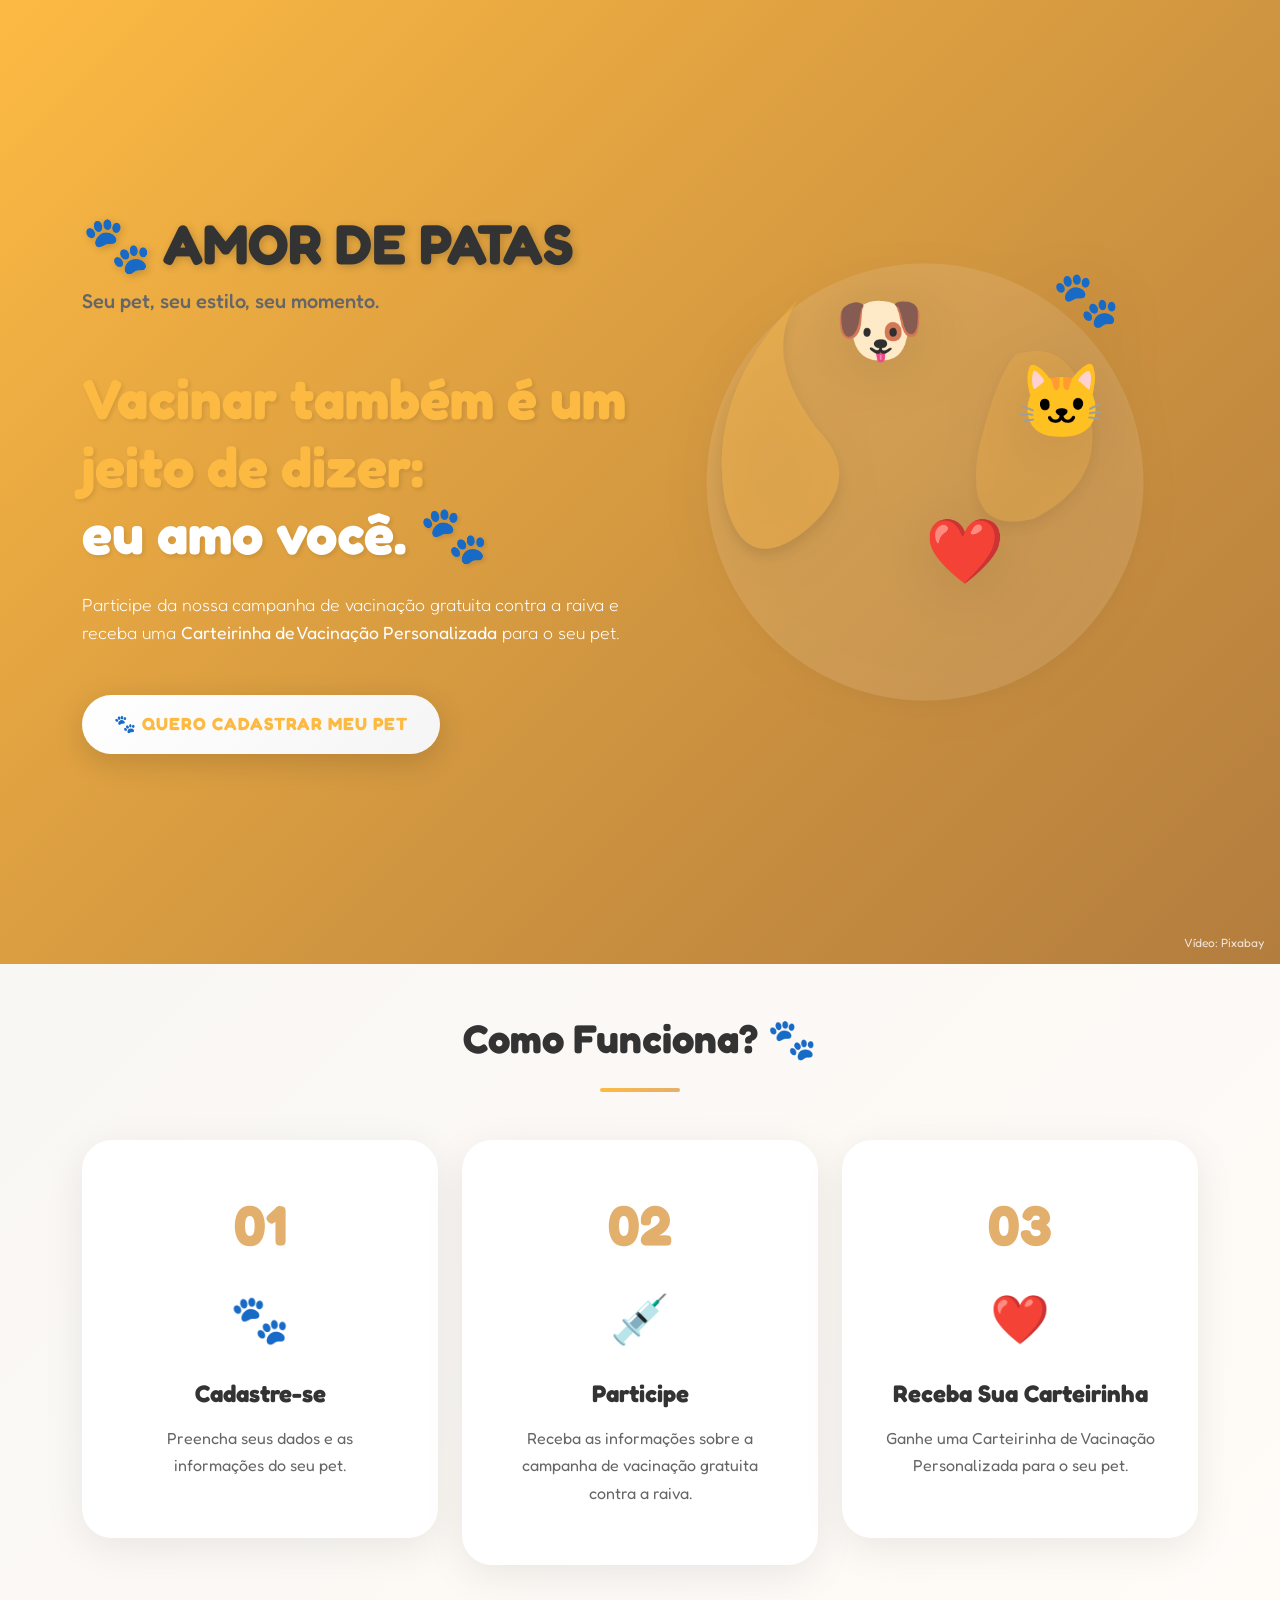
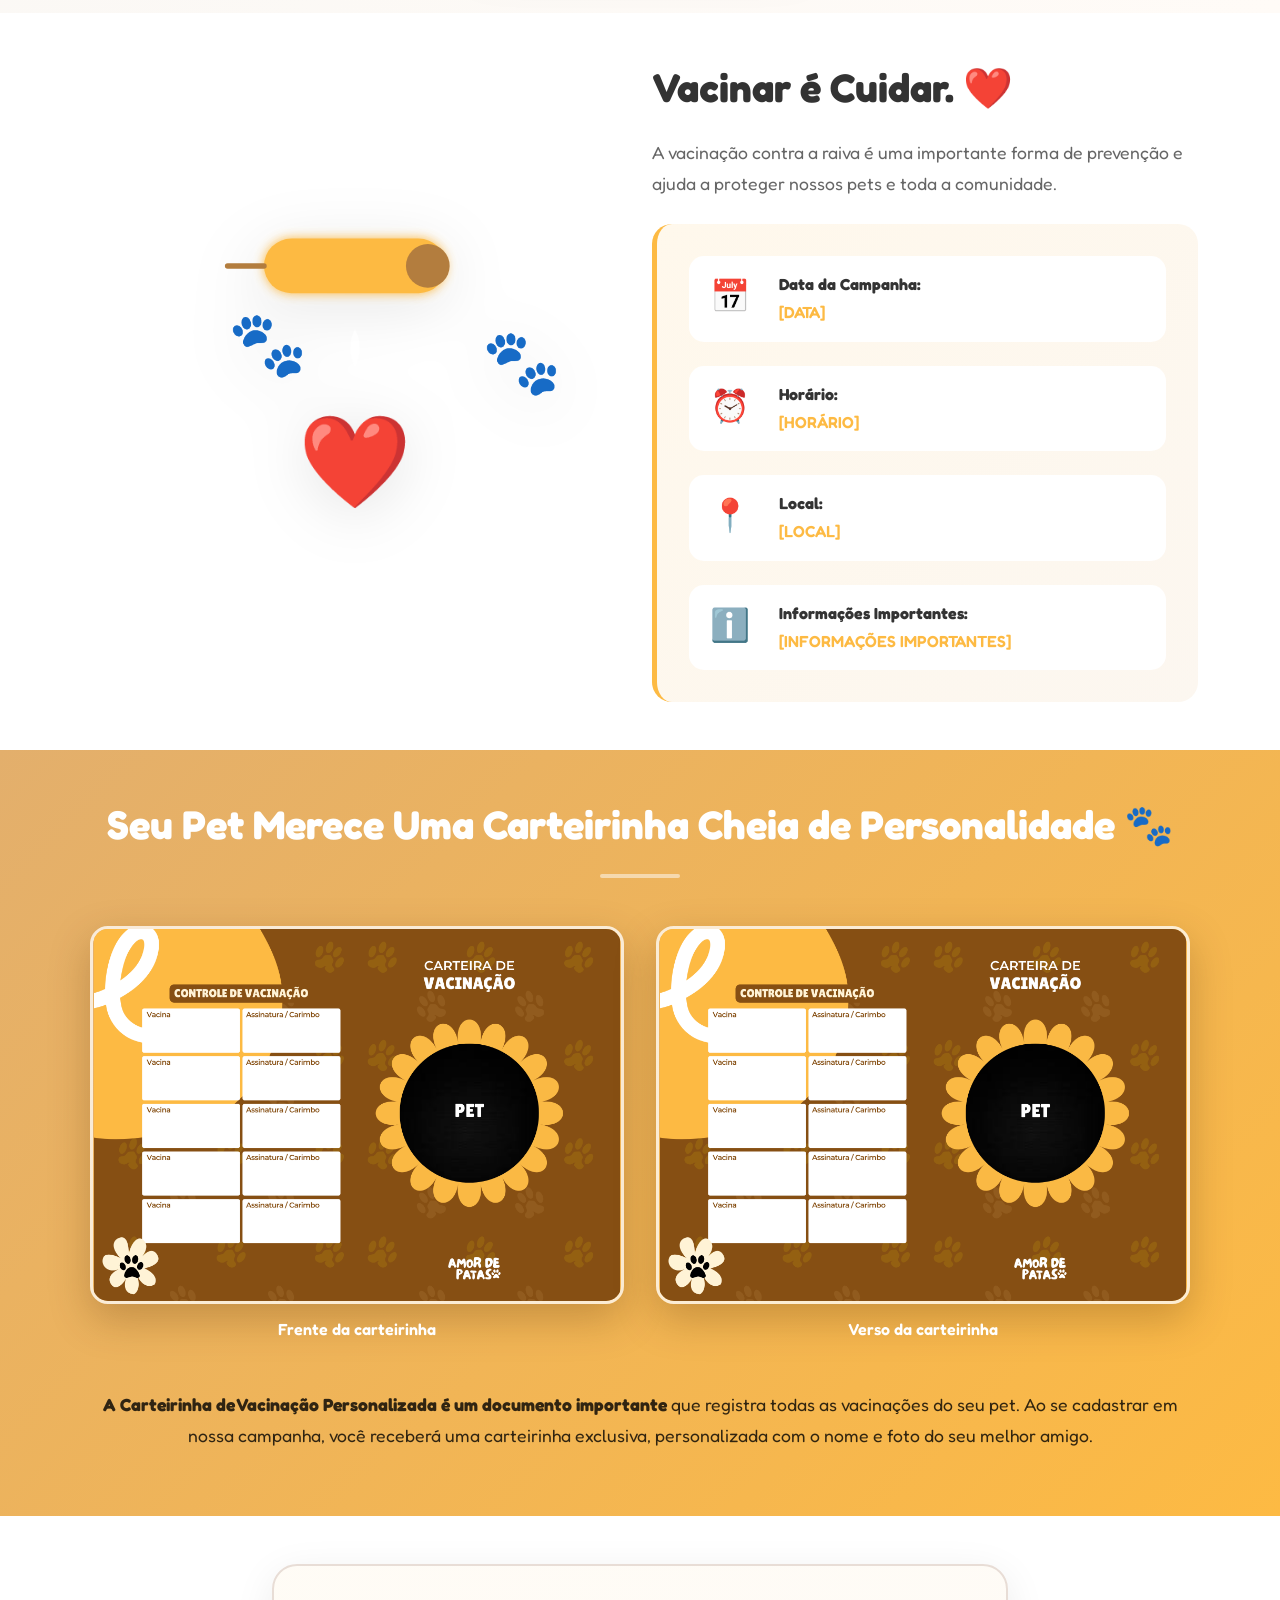
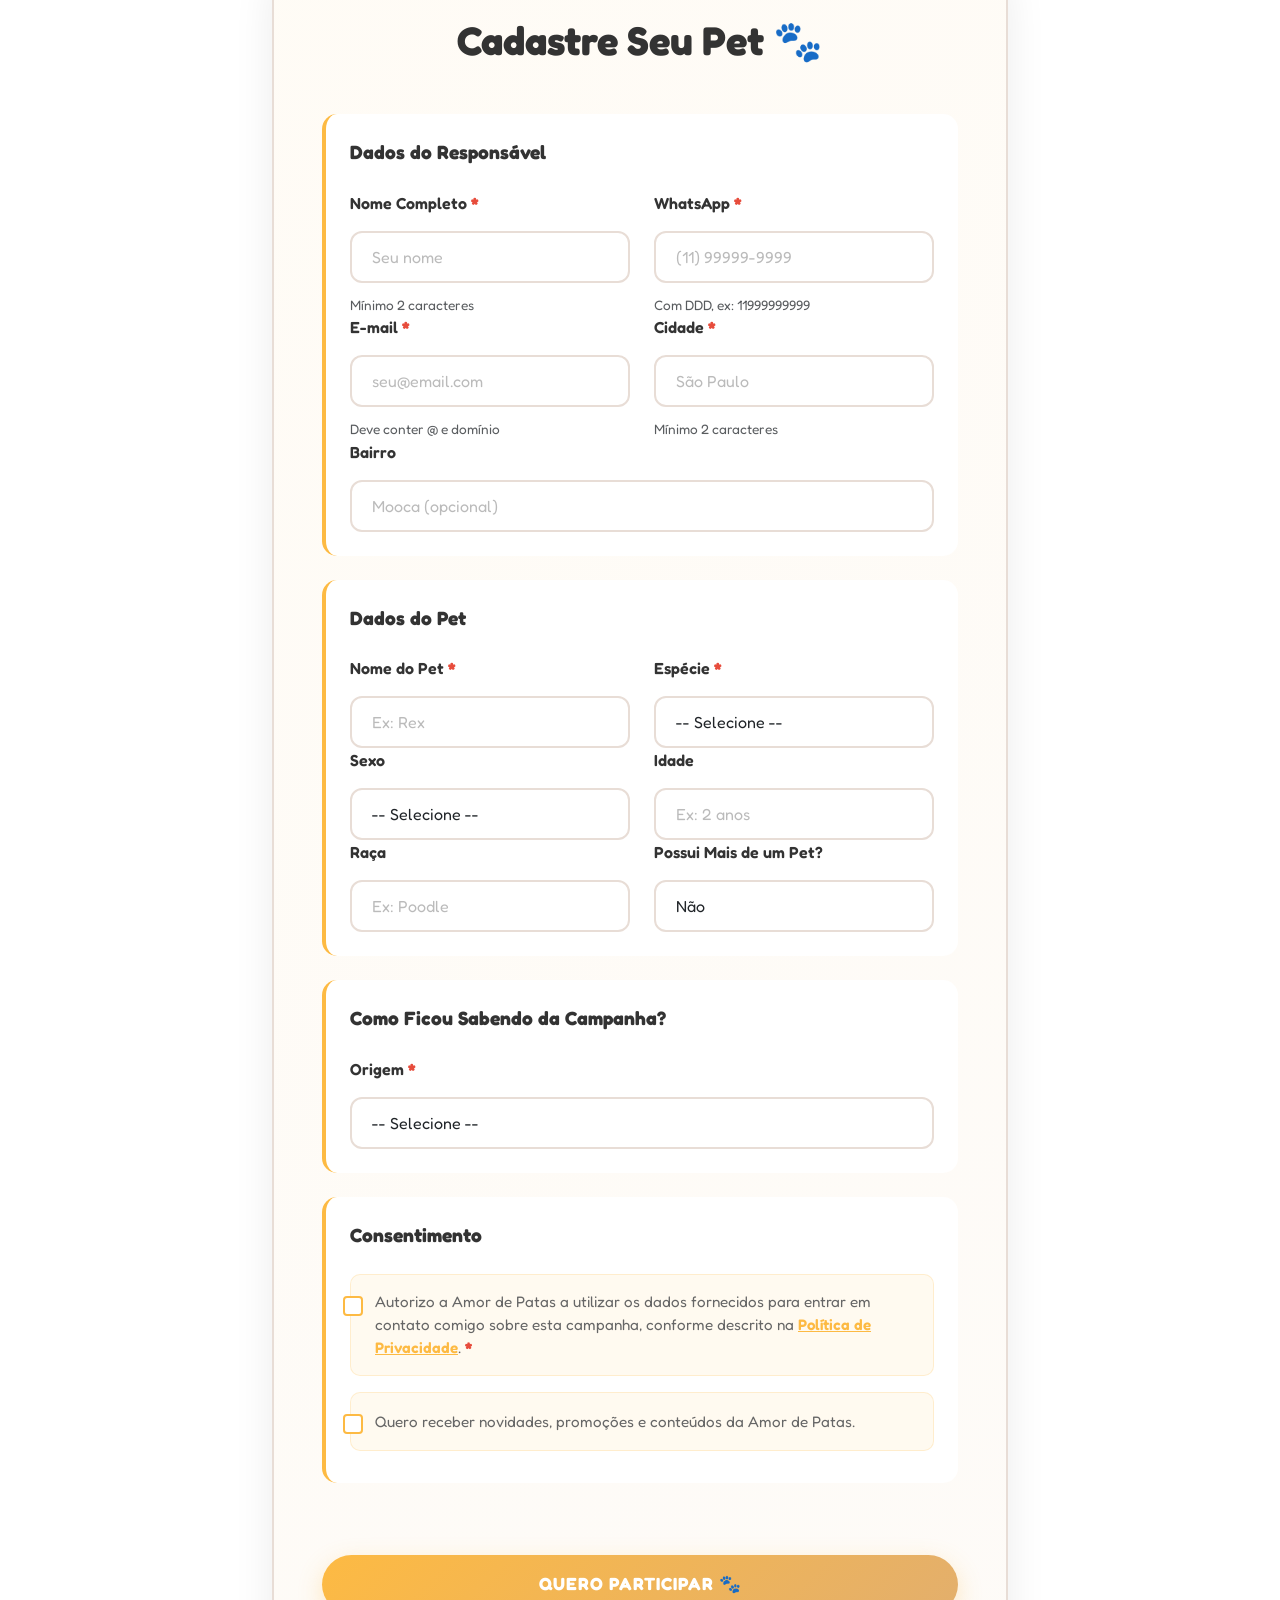
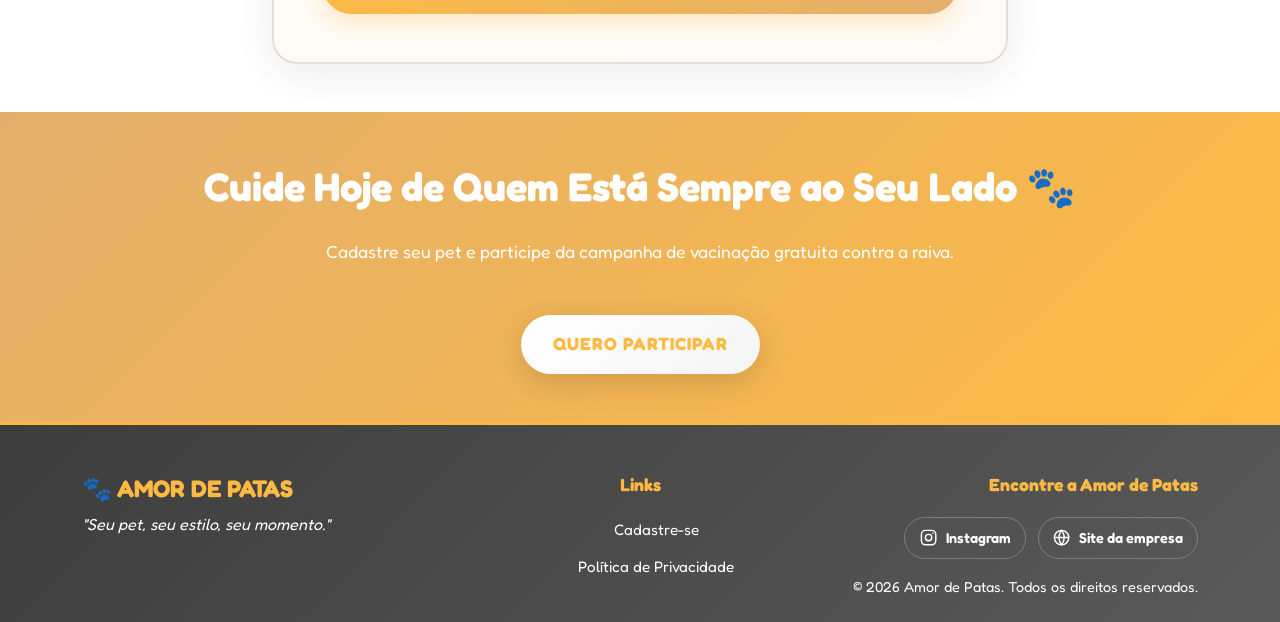
==== commit 1f31e230: "Add files via upload" ====
--- a/index.html
+++ b/index.html
@@ -32,17 +32,15 @@
     <!-- Hero Section com Vídeo -->
     <section id="hero" class="hero-section">
         <!-- Vídeo Background -->
-        <video class="hero-video" autoplay muted loop playsinline poster="data:image/svg+xml,%3Csvg xmlns='http://www.w3.org/2000/svg' viewBox='0 0 1280 720'%3E%3Crect fill='%23fdba43' width='1280' height='720'/%3E%3C/svg%3E">
-            <source src="assets/video/background.mp4" type="video/mp4">
-            <!-- Fallback para imagem -->
-            <img src="data:image/svg+xml,%3Csvg xmlns='http://www.w3.org/2000/svg' viewBox='0 0 1280 720'%3E%3Crect fill='%23fdba43' width='1280' height='720'/%3E%3Ctext x='640' y='360' text-anchor='middle' dominant-baseline='middle' font-size='48' fill='%23b37d3e'%3EPet%3C/text%3E%3C/svg%3E" alt="Video Background">
-        </video>
+        <video class="hero-video" autoplay muted loop playsinline aria-hidden="true">
+            <source src="assets/video/cachorro-campo-pixabay.mp4" type="video/mp4">
+        </video>
         
         <!-- Overlay -->
         <div class="hero-overlay"></div>
         
         <!-- Conteúdo Hero -->
-        <div class="hero-content">
+        <div class="hero-content">
             <div class="container">
                 <div class="row align-items-center min-vh-100">
                     <div class="col-lg-6 text-center text-lg-start mb-4 mb-lg-0">
@@ -98,8 +96,12 @@
                         </div>
                     </div>
                 </div>
-            </div>
-        </div>
+            </div>
+        </div>
+
+        <a class="hero-video-credit" href="https://pixabay.com/videos/dog-running-playful-dog-332603/" target="_blank" rel="noopener noreferrer" aria-label="Ver o vídeo original na Pixabay">
+            Vídeo: Pixabay
+        </a>
     </section>
     
     <!-- ========== SEÇÃO COMO FUNCIONA ========== -->
@@ -234,59 +236,17 @@
                 <div class="title-underline"></div>
             </div>
             
-            <div class="row justify-content-center">
-                <!-- Representação da Carteirinha -->
-                <div class="col-md-6 col-lg-5">
-                    <div class="carteirinha-card">
-                        <!-- Frente da Carteirinha -->
-                        <div class="carteirinha-front">
-                            <!-- Header da Carteirinha -->
-                            <div class="carteirinha-header">
-                                <h3 class="carteirinha-brand">🐾 AMOR DE PATAS</h3>
-                                <p class="carteirinha-subtitle">Carteirinha de Vacinação</p>
-                            </div>
-                            
-                            <!-- Foto/Avatar -->
-                            <div class="carteirinha-avatar">
-                                <svg viewBox="0 0 120 120" xmlns="http://www.w3.org/2000/svg">
-                                    <circle cx="60" cy="60" r="55" fill="#e3af6c" opacity="0.3"/>
-                                    <text x="60" y="75" font-size="50" text-anchor="middle">🐶</text>
-                                </svg>
-                            </div>
-                            
-                            <!-- Informações -->
-                            <div class="carteirinha-info">
-                                <div class="info-line">
-                                    <span class="info-label">Nome do Pet:</span>
-                                    <span class="info-value">____________________</span>
-                                </div>
-                                <div class="info-line">
-                                    <span class="info-label">Raça:</span>
-                                    <span class="info-value">____________________</span>
-                                </div>
-                                <div class="info-line">
-                                    <span class="info-label">Tutor:</span>
-                                    <span class="info-value">____________________</span>
-                                </div>
-                            </div>
-                            
-                            <!-- Vacinas -->
-                            <div class="vacinas-section">
-                                <h4 class="vacinas-title">Vacinações</h4>
-                                <div class="vacina-item">
-                                    <span>Raiva</span>
-                                    <span class="vacina-line">_____________</span>
-                                </div>
-                            </div>
-                            
-                            <!-- Logo Footer -->
-                            <div class="carteirinha-footer">
-                                <p style="margin: 0; font-size: 0.8rem;">Seu pet, seu estilo, seu momento.</p>
-                            </div>
-                        </div>
-                    </div>
-                </div>
-            </div>
+            <div class="carteirinha-gallery" aria-label="Frente e verso da carteirinha de vacinação">
+                <figure class="carteirinha-preview">
+                    <img src="assets/images/carteirinha-frente.png" width="2000" height="1414" loading="lazy" decoding="async" alt="Frente da carteirinha de vacinação personalizada Amor de Patas">
+                    <figcaption>Frente da carteirinha</figcaption>
+                </figure>
+
+                <figure class="carteirinha-preview">
+                    <img src="assets/images/carteirinha-verso.png" width="2000" height="1414" loading="lazy" decoding="async" alt="Verso da carteirinha com o controle de vacinação do pet">
+                    <figcaption>Verso da carteirinha</figcaption>
+                </figure>
+            </div>
             
             <!-- Texto Descritivo -->
             <div class="text-center mt-5">
@@ -523,19 +483,30 @@
                     <ul class="footer-links">
                         <li><a href="#formulario">Cadastre-se</a></li>
                         <li><a href="#" data-bs-toggle="modal" data-bs-target="#policyModal">Política de Privacidade</a></li>
-                        <li><a href="https://instagram.com" target="_blank" rel="noopener noreferrer">[INSTAGRAM]</a></li>
-                    </ul>
-                </div>
-                
-                <div class="col-md-4 text-center text-md-end">
-                    <h4 class="footer-title">Entre em Contato</h4>
-                    <p class="footer-text">
-                        <a href="https://wa.me/[WHATSAPP_DA_EMPRESA]" target="_blank" rel="noopener noreferrer" class="btn-whatsapp-small">
-                            💬 WhatsApp
-                        </a>
-                    </p>
-                    <p class="footer-text text-muted" style="font-size: 0.9rem;">© 2026 Amor de Patas. Todos os direitos reservados.</p>
-                </div>
+                    </ul>
+                </div>
+                
+                <div class="col-md-4 text-center text-md-end">
+                    <h4 class="footer-title">Encontre a Amor de Patas</h4>
+                    <div class="footer-social-links">
+                        <a href="https://www.instagram.com/" target="_blank" rel="noopener noreferrer" aria-label="Visitar o Instagram da Amor de Patas">
+                            <svg viewBox="0 0 24 24" aria-hidden="true">
+                                <rect x="3" y="3" width="18" height="18" rx="5"></rect>
+                                <circle cx="12" cy="12" r="4"></circle>
+                                <circle class="icon-fill" cx="17.5" cy="6.5" r="1"></circle>
+                            </svg>
+                            Instagram
+                        </a>
+                        <a href="https://www.google.com/" target="_blank" rel="noopener noreferrer" aria-label="Visitar o site da empresa">
+                            <svg viewBox="0 0 24 24" aria-hidden="true">
+                                <circle cx="12" cy="12" r="9"></circle>
+                                <path d="M3 12h18M12 3a14 14 0 0 1 0 18M12 3a14 14 0 0 0 0 18"></path>
+                            </svg>
+                            Site da empresa
+                        </a>
+                    </div>
+                    <p class="footer-text footer-copyright">© 2026 Amor de Patas. Todos os direitos reservados.</p>
+                </div>
             </div>
         </div>
     </footer>
--- a/css/style.css
+++ b/css/style.css
@@ -5,8 +5,10 @@
 /* ========== VARIÁVEIS CSS ========== */
 :root {
     /* Paleta de Cores */
-    --primary-orange: #fdba43;
-    --dark-orange: #b37d3e;
+    --primary-orange: #fdba43;
+    --primary-orange-rgb: 253 186 67;
+    --dark-orange: #b37d3e;
+    --dark-orange-rgb: 179 125 62;
     --light-orange: #e3af6c;
     --white: #ffffff;
     --text-dark: #333333;
@@ -105,14 +107,17 @@
 }
 
 /* ========== HERO SECTION ========== */
-.hero-section {
-    position: relative;
-    min-height: 100vh;
-    display: flex;
-    align-items: center;
-    justify-content: center;
-    overflow: hidden;
-}
+.hero-section {
+    position: relative;
+    min-height: 100vh;
+    display: flex;
+    align-items: center;
+    justify-content: center;
+    overflow: hidden;
+    isolation: isolate;
+    /* Fallback exibido somente enquanto o vídeo não carrega. */
+    background: linear-gradient(135deg, var(--primary-orange), var(--dark-orange));
+}
 
 .hero-video {
     position: absolute;
@@ -121,8 +126,8 @@
     width: 100%;
     height: 100%;
     object-fit: cover;
-    z-index: -2;
-}
+    z-index: 0;
+}
 
 .hero-overlay {
     position: absolute;
@@ -130,16 +135,36 @@
     left: 0;
     width: 100%;
     height: 100%;
-    background: linear-gradient(135deg, rgba(253, 186, 67, 0.7), rgba(179, 125, 62, 0.8));
-    z-index: -1;
-}
-
-.hero-content {
+    background: linear-gradient(
+        135deg,
+        rgb(var(--primary-orange-rgb) / 0.65),
+        rgb(var(--dark-orange-rgb) / 0.78)
+    );
+    z-index: 1;
+    pointer-events: none;
+}
+
+.hero-content {
     position: relative;
-    z-index: 1;
+    z-index: 2;
     color: var(--white);
     padding: var(--spacing-lg);
-}
+}
+
+.hero-video-credit {
+    position: absolute;
+    right: 1rem;
+    bottom: 0.75rem;
+    z-index: 3;
+    color: rgba(255, 255, 255, 0.8);
+    font-size: 0.75rem;
+    text-decoration: none;
+}
+
+.hero-video-credit:hover {
+    color: var(--white);
+    text-decoration: underline;
+}
 
 .hero-brand {
     margin-bottom: var(--spacing-lg);
@@ -426,122 +451,43 @@
     background: rgba(255, 255, 255, 0.5);
 }
 
-.carteirinha-card {
-    perspective: 1000px;
-    margin-bottom: 2rem;
-    animation: fadeIn 0.8s ease-out;
-}
-
-.carteirinha-front {
-    background: var(--white);
-    border-radius: 20px;
-    padding: 2rem;
-    box-shadow: 0 15px 50px rgba(0, 0, 0, 0.15);
-    border: 2px solid var(--light-orange);
-    transition: all 0.3s ease;
-}
-
-.carteirinha-front:hover {
-    transform: translateY(-5px);
-    box-shadow: 0 20px 60px rgba(0, 0, 0, 0.2);
-}
-
-.carteirinha-header {
-    text-align: center;
-    padding-bottom: 1.5rem;
-    border-bottom: 2px dashed var(--light-orange);
-    margin-bottom: 1.5rem;
-}
-
-.carteirinha-brand {
-    font-size: 1.4rem;
-    font-weight: 700;
-    color: var(--primary-orange);
-    margin-bottom: 0.25rem;
-    font-family: var(--font-heading);
-}
-
-.carteirinha-subtitle {
-    font-size: 0.85rem;
-    color: var(--dark-orange);
-    text-transform: uppercase;
-    letter-spacing: 1px;
-}
-
-.carteirinha-avatar {
-    text-align: center;
-    margin: 1.5rem 0;
-}
-
-.carteirinha-avatar svg {
-    width: 120px;
-    height: 120px;
-    filter: drop-shadow(0 4px 8px rgba(0, 0, 0, 0.1));
-}
-
-.carteirinha-info {
-    margin: 1.5rem 0;
-}
-
-.info-line {
-    display: flex;
-    justify-content: space-between;
-    padding: 0.8rem 0;
-    border-bottom: 1px dotted var(--border-color);
-    font-size: 0.95rem;
-}
-
-.info-line:last-child {
-    border-bottom: none;
-}
-
-.info-label {
-    font-weight: 600;
-    color: var(--text-dark);
-    font-family: var(--font-heading);
-}
-
-.info-value {
-    color: var(--text-light);
-}
-
-.vacinas-section {
-    margin-top: 1.5rem;
-    padding-top: 1.5rem;
-    border-top: 2px dashed var(--light-orange);
-}
-
-.vacinas-title {
-    font-size: 0.95rem;
-    font-weight: 700;
-    color: var(--primary-orange);
-    margin-bottom: 1rem;
-    text-transform: uppercase;
-    letter-spacing: 1px;
-    font-family: var(--font-heading);
-}
-
-.vacina-item {
-    display: flex;
-    justify-content: space-between;
-    align-items: center;
-    padding: 0.8rem 0;
-    font-size: 0.9rem;
-}
-
-.vacina-line {
-    flex: 1;
-    border-bottom: 1px solid var(--text-light);
-    margin: 0 1rem;
-}
-
-.carteirinha-footer {
-    text-align: center;
-    padding-top: 1.5rem;
-    border-top: 2px dashed var(--light-orange);
-    color: var(--text-light);
-    font-style: italic;
-}
+.carteirinha-gallery {
+    display: grid;
+    grid-template-columns: repeat(2, minmax(0, 1fr));
+    gap: 2rem;
+    width: min(100%, 1100px);
+    margin: 0 auto;
+}
+
+.carteirinha-preview {
+    margin: 0;
+    animation: fadeIn 0.8s ease-out;
+}
+
+.carteirinha-preview img {
+    display: block;
+    width: 100%;
+    height: auto;
+    aspect-ratio: 2000 / 1414;
+    object-fit: contain;
+    border: 3px solid rgba(255, 255, 255, 0.75);
+    border-radius: 18px;
+    box-shadow: 0 15px 40px rgba(91, 50, 11, 0.28);
+    transition: transform 0.3s ease, box-shadow 0.3s ease;
+}
+
+.carteirinha-preview img:hover {
+    transform: translateY(-5px);
+    box-shadow: 0 20px 50px rgba(91, 50, 11, 0.36);
+}
+
+.carteirinha-preview figcaption {
+    margin-top: 0.8rem;
+    color: var(--white);
+    font-family: var(--font-heading);
+    font-weight: 600;
+    text-align: center;
+}
 
 .carteirinha-section .section-text {
     color: rgba(0, 0, 0, 0.8);
@@ -774,27 +720,59 @@
     padding-left: 0.25rem;
 }
 
-.footer-text {
-    margin: 0.5rem 0;
-    font-size: 0.95rem;
-}
-
-.btn-whatsapp-small {
-    display: inline-block;
-    background: var(--primary-orange);
-    color: var(--white);
-    padding: 0.5rem 1rem;
-    border-radius: 20px;
-    font-weight: 600;
-    transition: all 0.3s ease;
-    text-decoration: none;
-    font-size: 0.9rem;
-}
-
-.btn-whatsapp-small:hover {
-    background: var(--dark-orange);
-    transform: translateY(-2px);
-}
+.footer-text {
+    margin: 0.5rem 0;
+    font-size: 0.95rem;
+}
+
+.footer-copyright {
+    color: var(--white);
+    font-size: 0.9rem;
+}
+
+.footer-social-links {
+    display: flex;
+    flex-wrap: wrap;
+    justify-content: flex-end;
+    gap: 0.75rem;
+    margin-bottom: 1rem;
+}
+
+.footer-social-links a {
+    display: inline-flex;
+    align-items: center;
+    gap: 0.5rem;
+    padding: 0.55rem 0.85rem;
+    border: 1px solid rgba(255, 255, 255, 0.24);
+    border-radius: 999px;
+    color: var(--white);
+    font-size: 0.9rem;
+    font-weight: 600;
+    text-decoration: none;
+    transition: transform 0.3s ease, background-color 0.3s ease, border-color 0.3s ease;
+}
+
+.footer-social-links a:hover {
+    background: var(--primary-orange);
+    border-color: var(--primary-orange);
+    color: var(--white);
+    transform: translateY(-2px);
+}
+
+.footer-social-links svg {
+    width: 1.2rem;
+    height: 1.2rem;
+    fill: none;
+    stroke: currentColor;
+    stroke-linecap: round;
+    stroke-linejoin: round;
+    stroke-width: 1.8;
+}
+
+.footer-social-links .icon-fill {
+    fill: currentColor;
+    stroke: none;
+}
 
 /* ========== MODAL ========== */
 .modal-content {
@@ -852,7 +830,7 @@
 /* ========== RESPONSIVIDADE ========== */
 
 /* Tablets (768px e acima) */
-@media (max-width: 768px) {
+@media (max-width: 768px) {
     :root {
         font-size: 15px;
     }
@@ -877,10 +855,16 @@
         padding: 1rem;
     }
     
-    .carteirinha-front {
-        padding: 1.5rem;
-    }
-}
+    .carteirinha-gallery {
+        grid-template-columns: 1fr;
+        max-width: 620px;
+        gap: 1.5rem;
+    }
+
+    .footer-social-links {
+        justify-content: center;
+    }
+}
 
 /* Celulares (425px e abaixo) */
 @media (max-width: 426px) {
@@ -943,16 +927,7 @@
         gap: 1rem;
     }
     
-    .carteirinha-front {
-        padding: 1rem;
-    }
-    
-    .carteirinha-avatar svg {
-        width: 90px;
-        height: 90px;
-    }
-    
-    .footer-section {
+    .footer-section {
         text-align: center;
     }
     
@@ -1004,10 +979,10 @@
         display: none;
     }
     
-    .carteirinha-front {
-        box-shadow: none;
-        border: 1px solid #ccc;
-        page-break-inside: avoid;
+    .carteirinha-preview img {
+        box-shadow: none;
+        border: 1px solid #ccc;
+        page-break-inside: avoid;
     }
 }
 
@@ -1064,11 +1039,7 @@
         color: var(--text-dark);
     }
     
-    .carteirinha-front {
+    .card-funciona {
         background: #1a1a1a;
     }
-    
-    .card-funciona {
-        background: #1a1a1a;
-    }
-}
+}
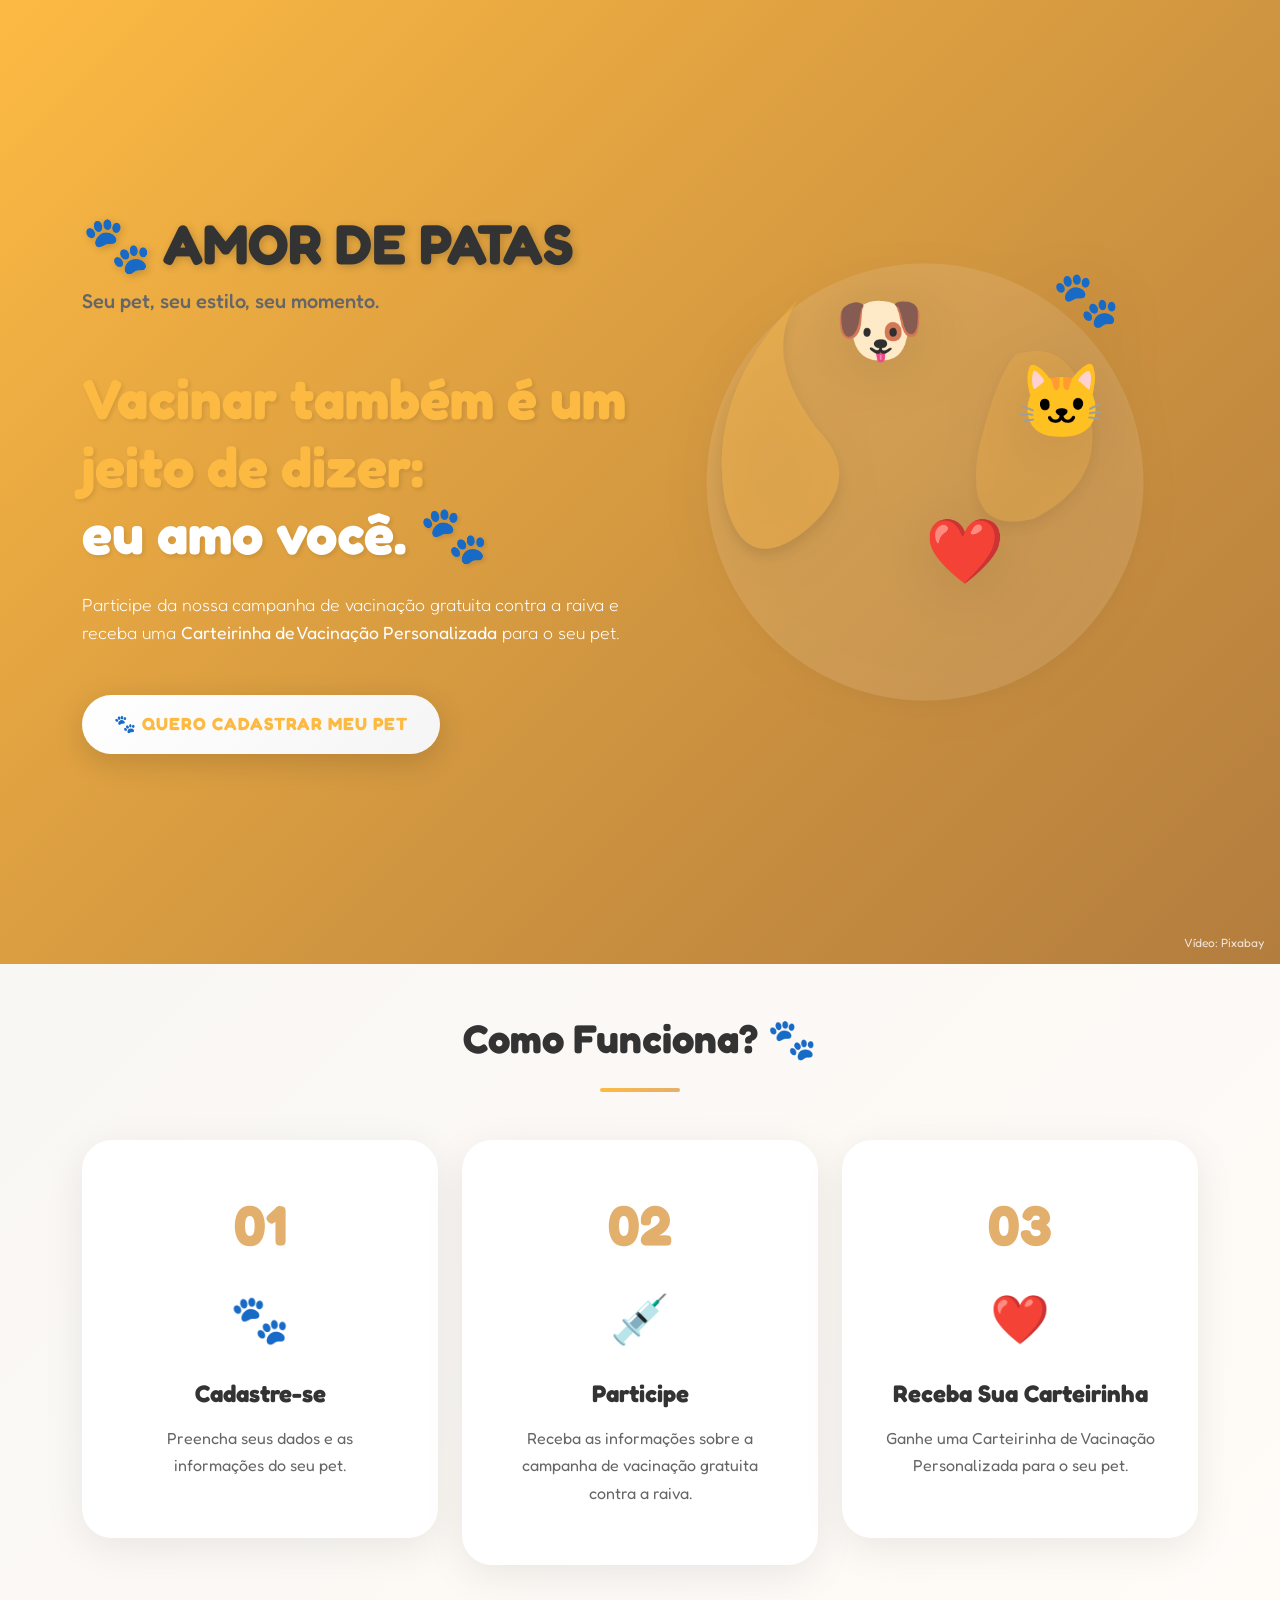
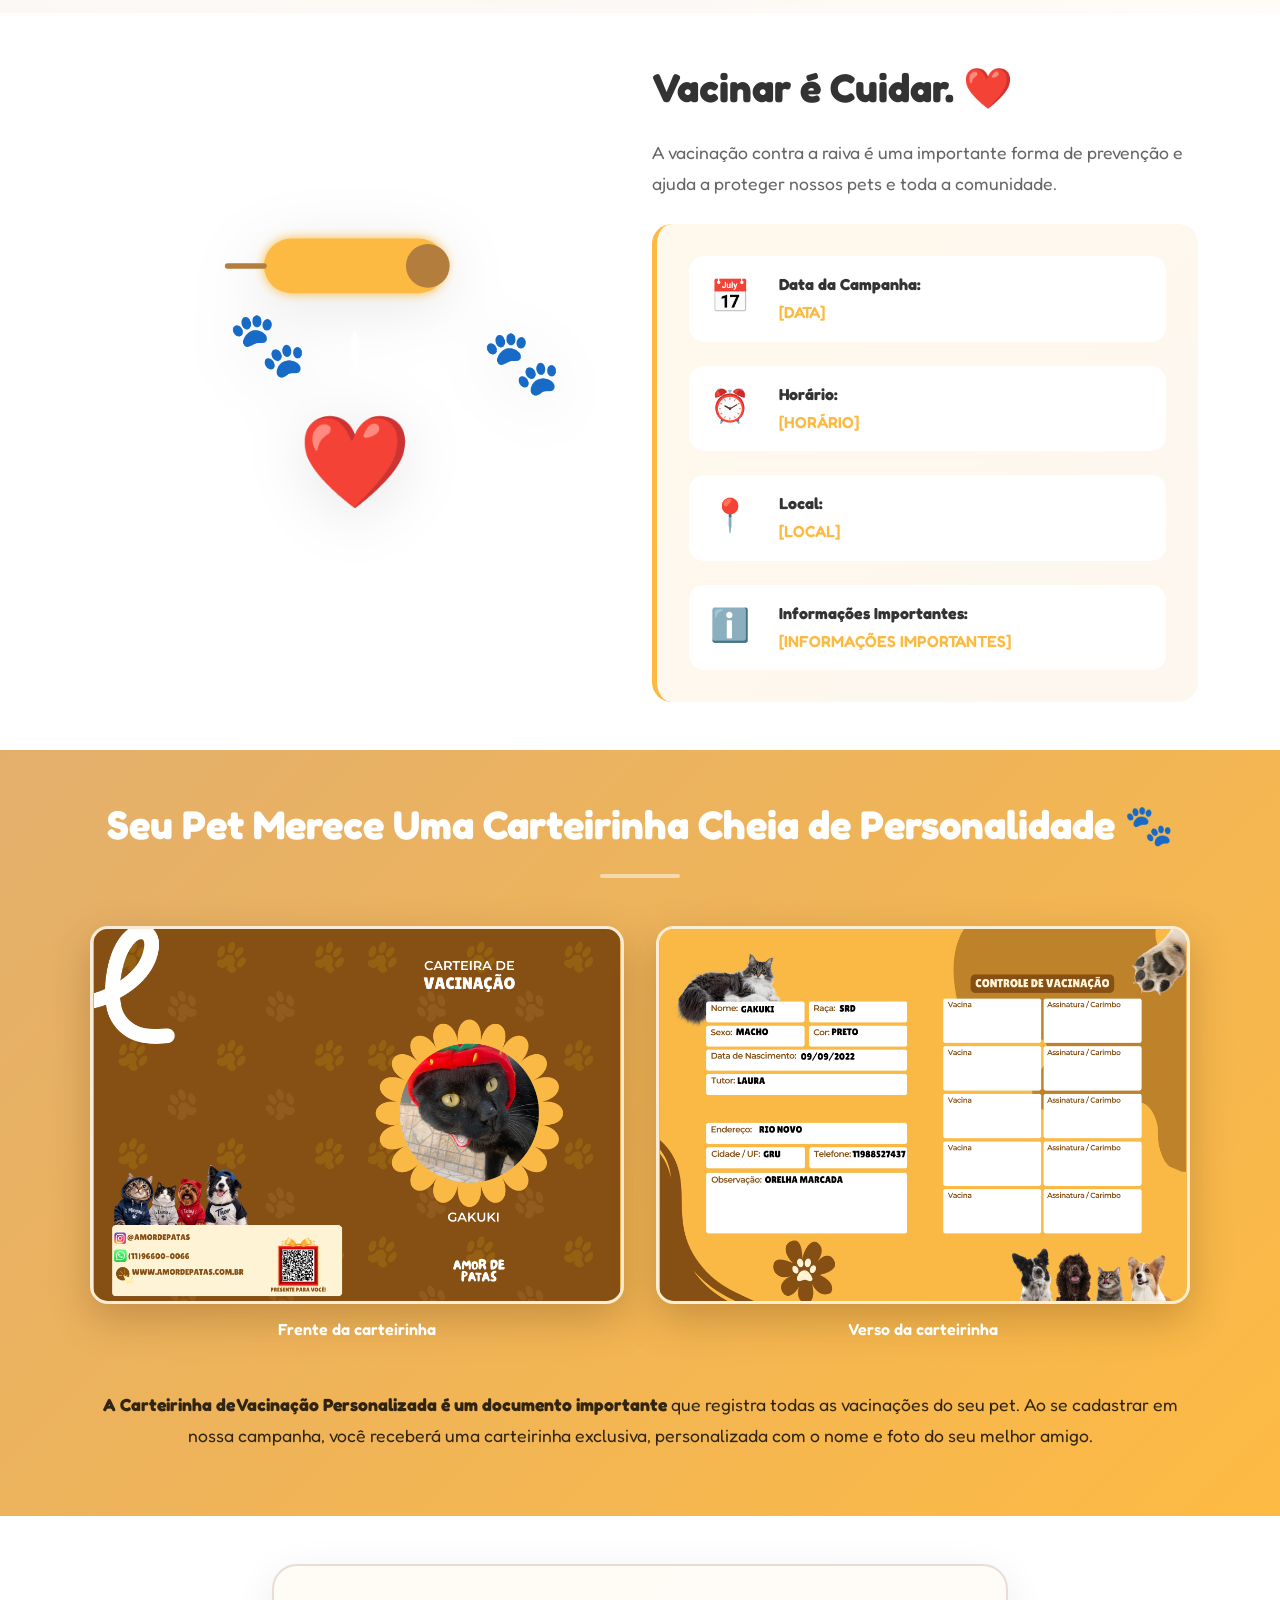
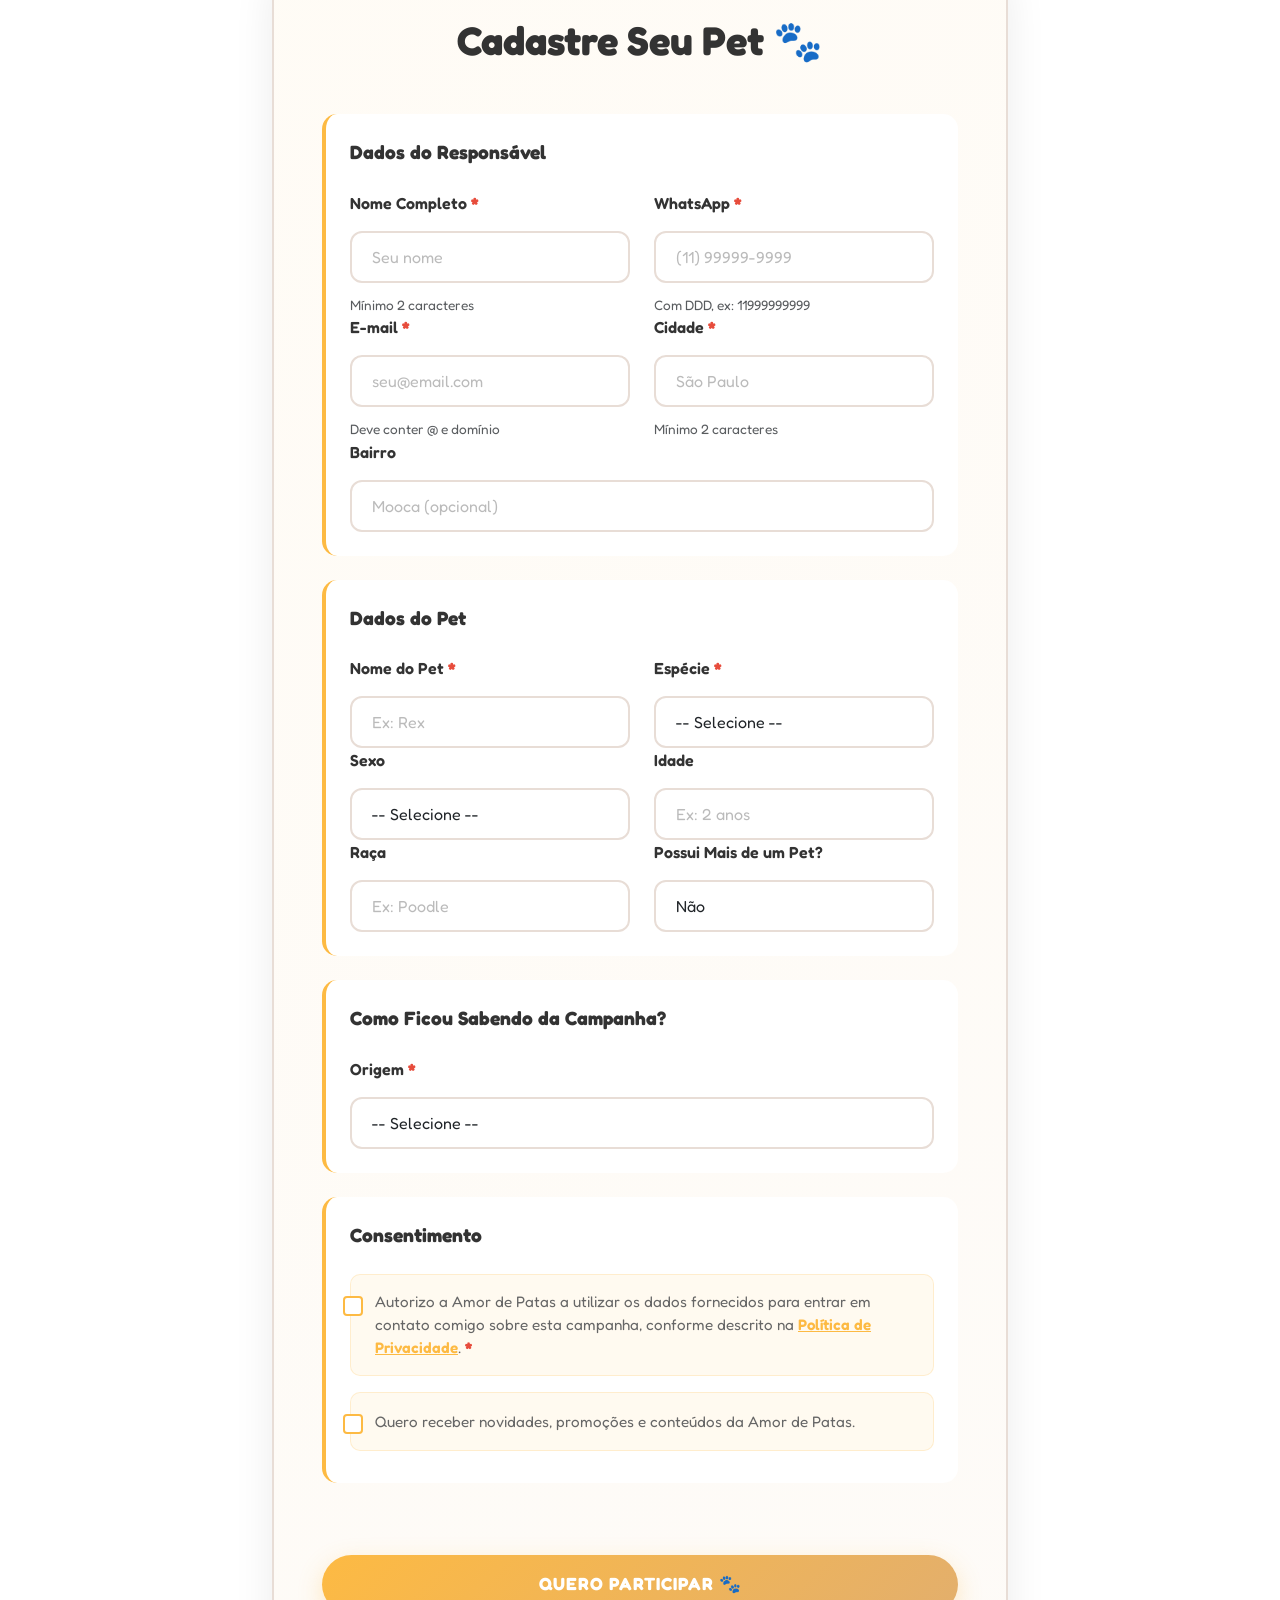
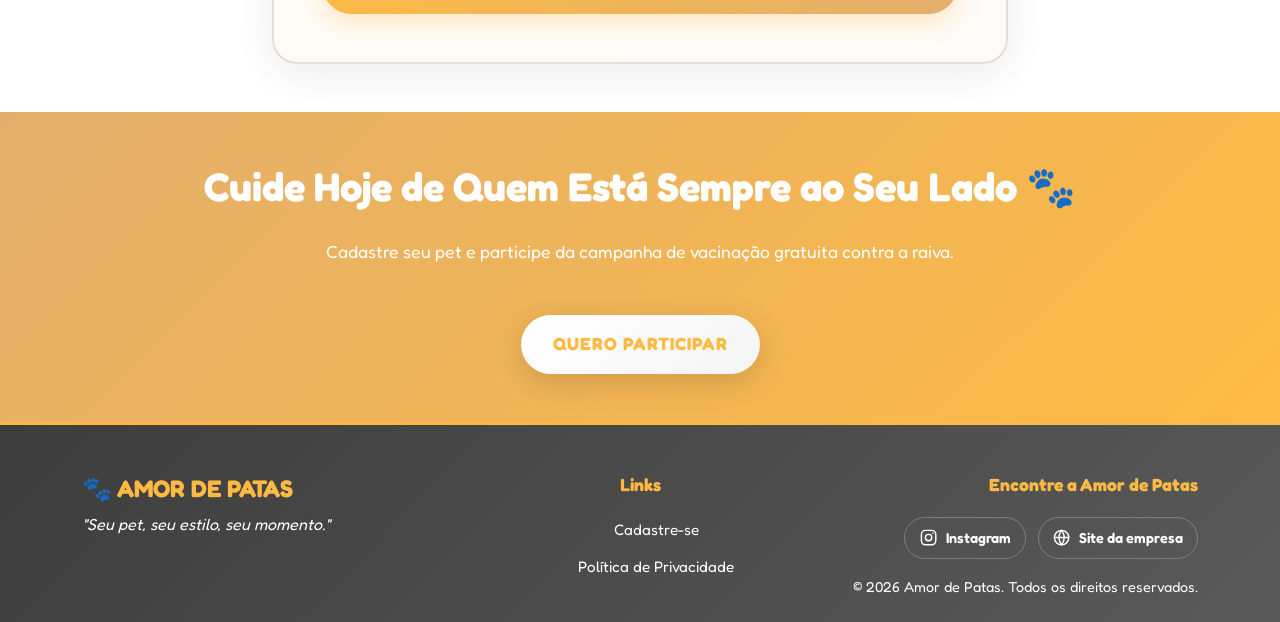
==== commit b8067378: "Update index.html" ====
--- a/index.html
+++ b/index.html
@@ -32,15 +32,15 @@
     <!-- Hero Section com Vídeo -->
     <section id="hero" class="hero-section">
         <!-- Vídeo Background -->
-        <video class="hero-video" autoplay muted loop playsinline aria-hidden="true">
-            <source src="assets/video/cachorro-campo-pixabay.mp4" type="video/mp4">
-        </video>
+        <video class="hero-video" autoplay muted loop playsinline aria-hidden="true">
+            <source src="assets/video/cachorro-campo-pixabay.mp4" type="video/mp4">
+        </video>
         
         <!-- Overlay -->
         <div class="hero-overlay"></div>
         
         <!-- Conteúdo Hero -->
-        <div class="hero-content">
+        <div class="hero-content">
             <div class="container">
                 <div class="row align-items-center min-vh-100">
                     <div class="col-lg-6 text-center text-lg-start mb-4 mb-lg-0">
@@ -96,12 +96,12 @@
                         </div>
                     </div>
                 </div>
-            </div>
-        </div>
-
-        <a class="hero-video-credit" href="https://pixabay.com/videos/dog-running-playful-dog-332603/" target="_blank" rel="noopener noreferrer" aria-label="Ver o vídeo original na Pixabay">
-            Vídeo: Pixabay
-        </a>
+            </div>
+        </div>
+
+        <a class="hero-video-credit" href="https://pixabay.com/videos/dog-running-playful-dog-332603/" target="_blank" rel="noopener noreferrer" aria-label="Ver o vídeo original na Pixabay">
+            Vídeo: Pixabay
+        </a>
     </section>
     
     <!-- ========== SEÇÃO COMO FUNCIONA ========== -->
@@ -236,17 +236,17 @@
                 <div class="title-underline"></div>
             </div>
             
-            <div class="carteirinha-gallery" aria-label="Frente e verso da carteirinha de vacinação">
-                <figure class="carteirinha-preview">
-                    <img src="assets/images/carteirinha-frente.png" width="2000" height="1414" loading="lazy" decoding="async" alt="Frente da carteirinha de vacinação personalizada Amor de Patas">
-                    <figcaption>Frente da carteirinha</figcaption>
-                </figure>
-
-                <figure class="carteirinha-preview">
-                    <img src="assets/images/carteirinha-verso.png" width="2000" height="1414" loading="lazy" decoding="async" alt="Verso da carteirinha com o controle de vacinação do pet">
-                    <figcaption>Verso da carteirinha</figcaption>
-                </figure>
-            </div>
+            <div class="carteirinha-gallery" aria-label="Frente e verso da carteirinha de vacinação">
+                <figure class="carteirinha-preview">
+                    <img src="assets/images/carteirinha-frente.png" width="2000" height="1414" loading="lazy" decoding="async" alt="Frente da carteirinha de vacinação personalizada Amor de Patas">
+                    <figcaption>Frente da carteirinha</figcaption>
+                </figure>
+
+                <figure class="carteirinha-preview">
+                    <img src="assets/images/carteirinha-verso.png" width="2000" height="1414" loading="lazy" decoding="async" alt="Verso da carteirinha com o controle de vacinação do pet">
+                    <figcaption>Verso da carteirinha</figcaption>
+                </figure>
+            </div>
             
             <!-- Texto Descritivo -->
             <div class="text-center mt-5">
@@ -483,30 +483,30 @@
                     <ul class="footer-links">
                         <li><a href="#formulario">Cadastre-se</a></li>
                         <li><a href="#" data-bs-toggle="modal" data-bs-target="#policyModal">Política de Privacidade</a></li>
-                    </ul>
-                </div>
-                
-                <div class="col-md-4 text-center text-md-end">
-                    <h4 class="footer-title">Encontre a Amor de Patas</h4>
-                    <div class="footer-social-links">
-                        <a href="https://www.instagram.com/" target="_blank" rel="noopener noreferrer" aria-label="Visitar o Instagram da Amor de Patas">
-                            <svg viewBox="0 0 24 24" aria-hidden="true">
-                                <rect x="3" y="3" width="18" height="18" rx="5"></rect>
-                                <circle cx="12" cy="12" r="4"></circle>
-                                <circle class="icon-fill" cx="17.5" cy="6.5" r="1"></circle>
-                            </svg>
-                            Instagram
-                        </a>
-                        <a href="https://www.google.com/" target="_blank" rel="noopener noreferrer" aria-label="Visitar o site da empresa">
-                            <svg viewBox="0 0 24 24" aria-hidden="true">
-                                <circle cx="12" cy="12" r="9"></circle>
-                                <path d="M3 12h18M12 3a14 14 0 0 1 0 18M12 3a14 14 0 0 0 0 18"></path>
-                            </svg>
-                            Site da empresa
-                        </a>
-                    </div>
-                    <p class="footer-text footer-copyright">© 2026 Amor de Patas. Todos os direitos reservados.</p>
-                </div>
+                    </ul>
+                </div>
+                
+                <div class="col-md-4 text-center text-md-end">
+                    <h4 class="footer-title">Encontre a Amor de Patas</h4>
+                    <div class="footer-social-links">
+                        <a href="https://www.instagram.com/amor_patas.3/" target="_blank" rel="noopener noreferrer" aria-label="Visitar o Instagram da Amor de Patas">
+                            <svg viewBox="0 0 24 24" aria-hidden="true">
+                                <rect x="3" y="3" width="18" height="18" rx="5"></rect>
+                                <circle cx="12" cy="12" r="4"></circle>
+                                <circle class="icon-fill" cx="17.5" cy="6.5" r="1"></circle>
+                            </svg>
+                            Instagram
+                        </a>
+                        <a href="https://logdev-hub.github.io/amordepatas/site/" target="_blank" rel="noopener noreferrer" aria-label="Visitar o site da empresa">
+                            <svg viewBox="0 0 24 24" aria-hidden="true">
+                                <circle cx="12" cy="12" r="9"></circle>
+                                <path d="M3 12h18M12 3a14 14 0 0 1 0 18M12 3a14 14 0 0 0 0 18"></path>
+                            </svg>
+                            Site da empresa
+                        </a>
+                    </div>
+                    <p class="footer-text footer-copyright">© 2026 Amor de Patas. Todos os direitos reservados.</p>
+                </div>
             </div>
         </div>
     </footer>
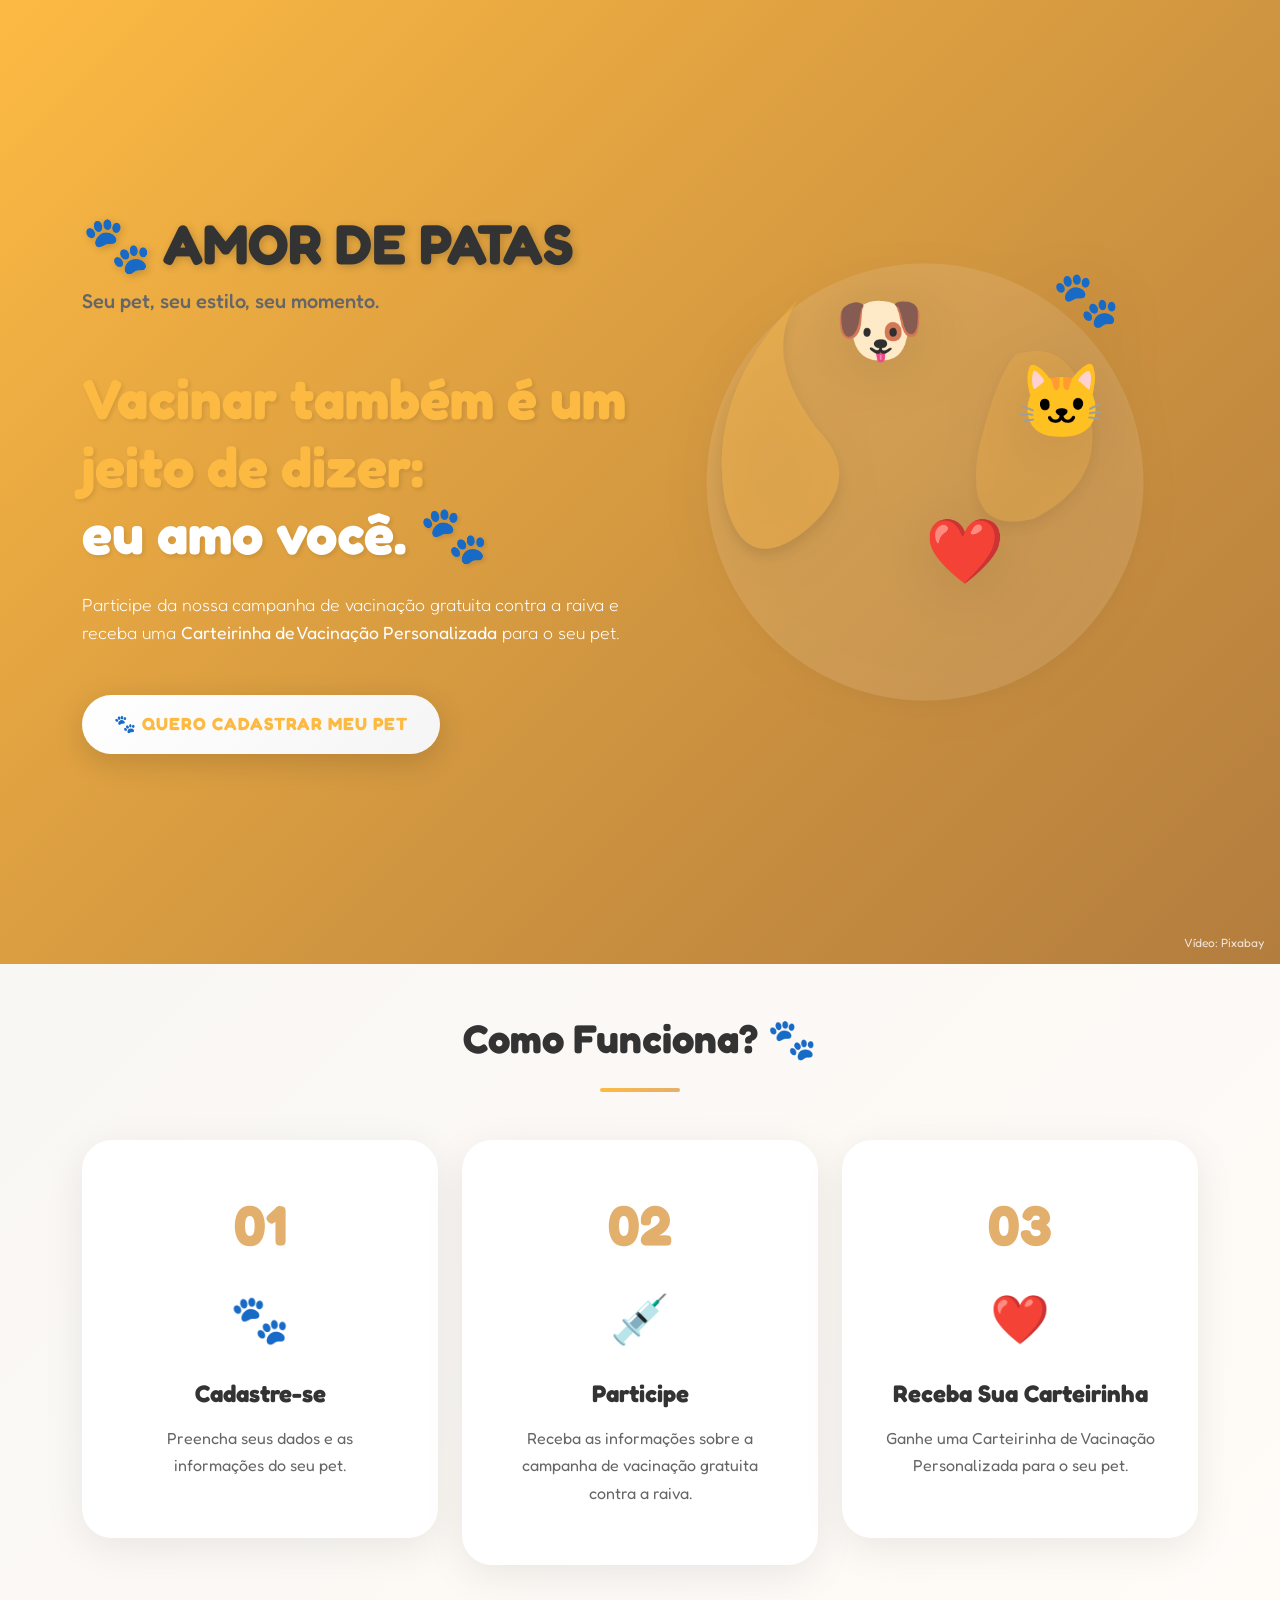
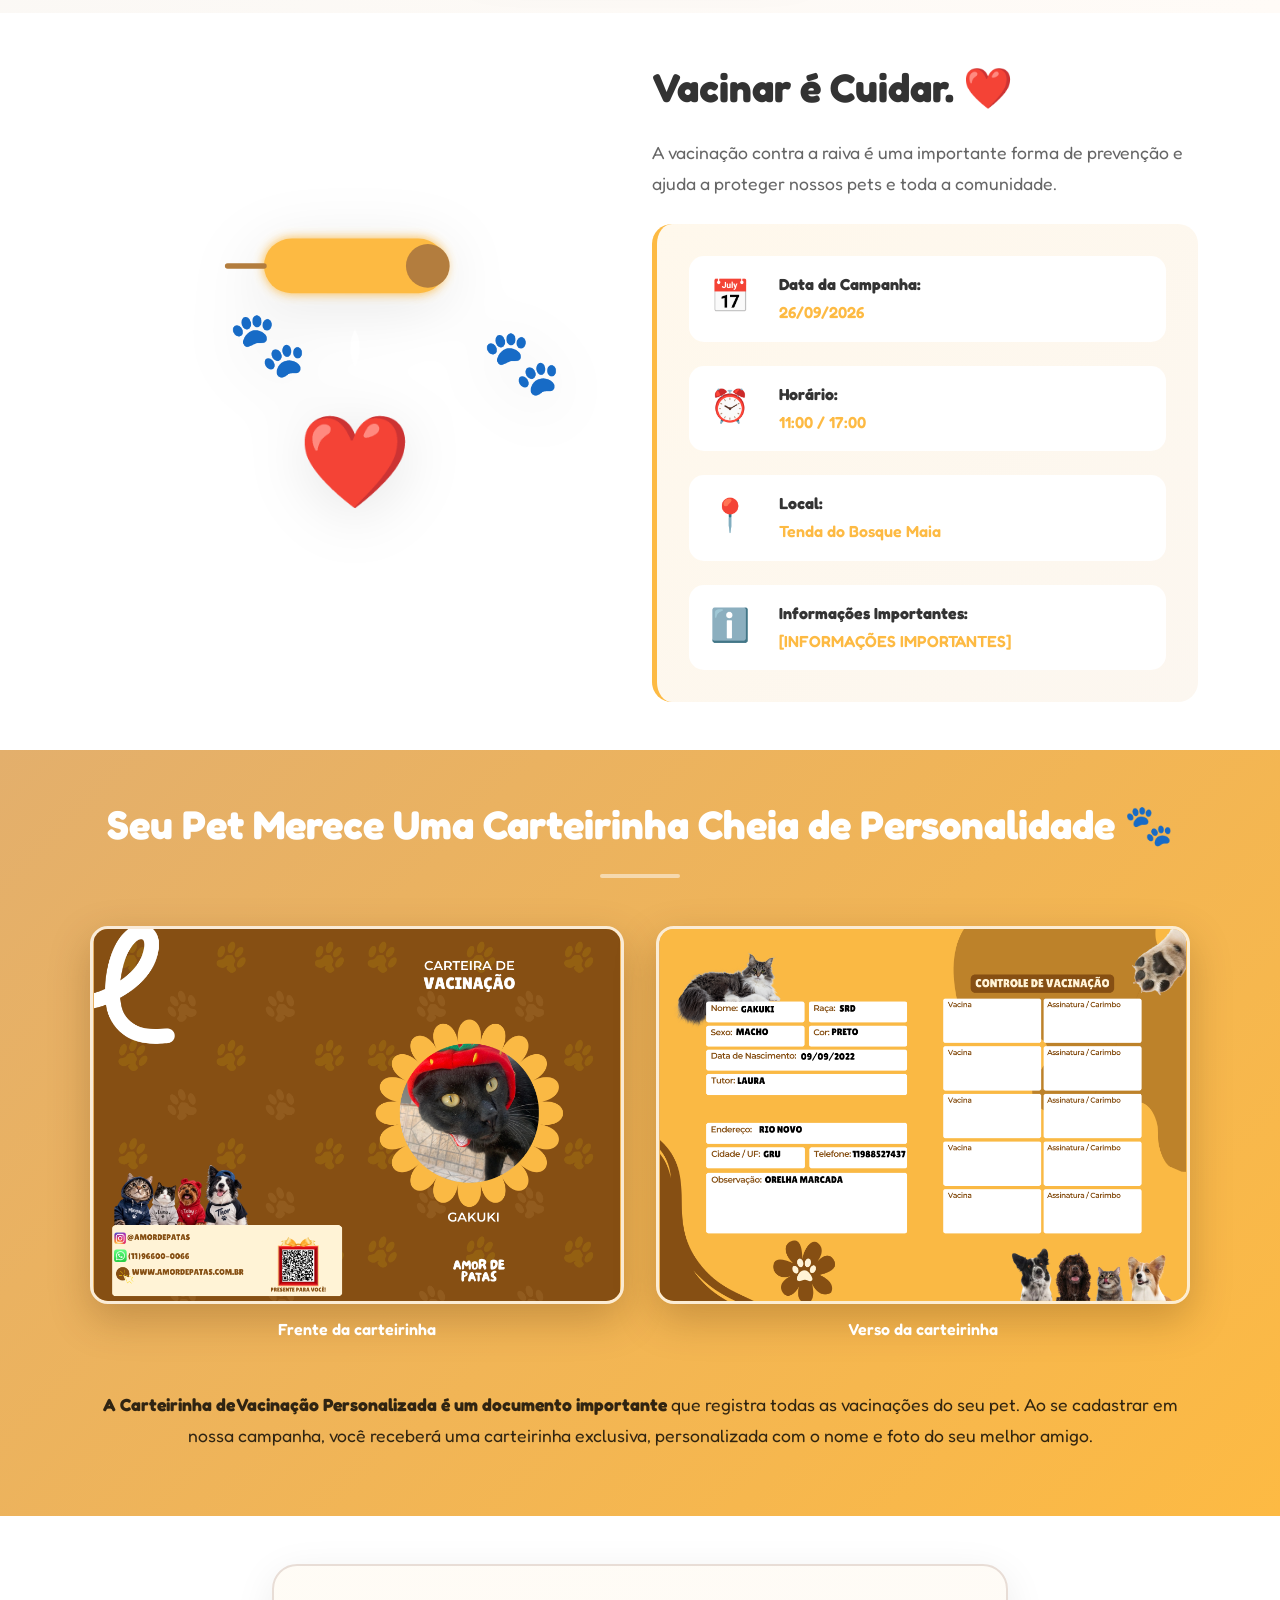
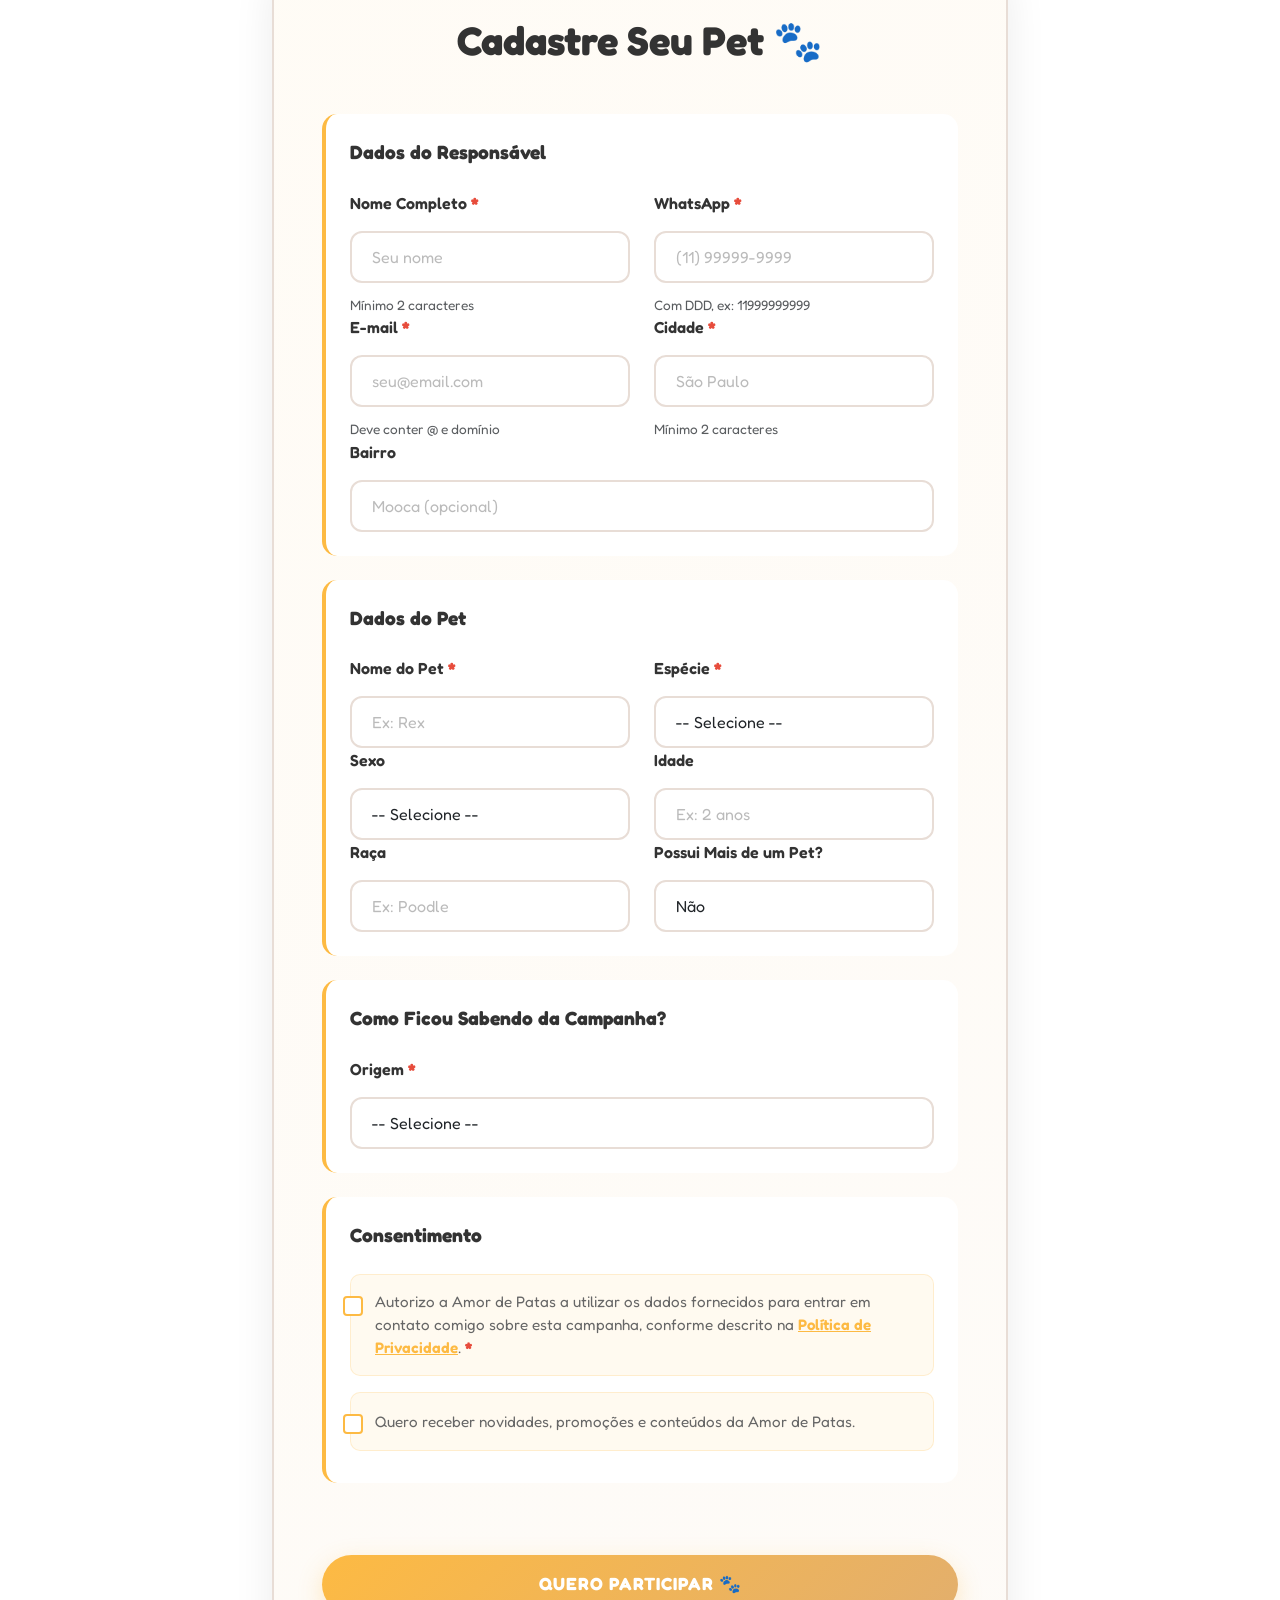
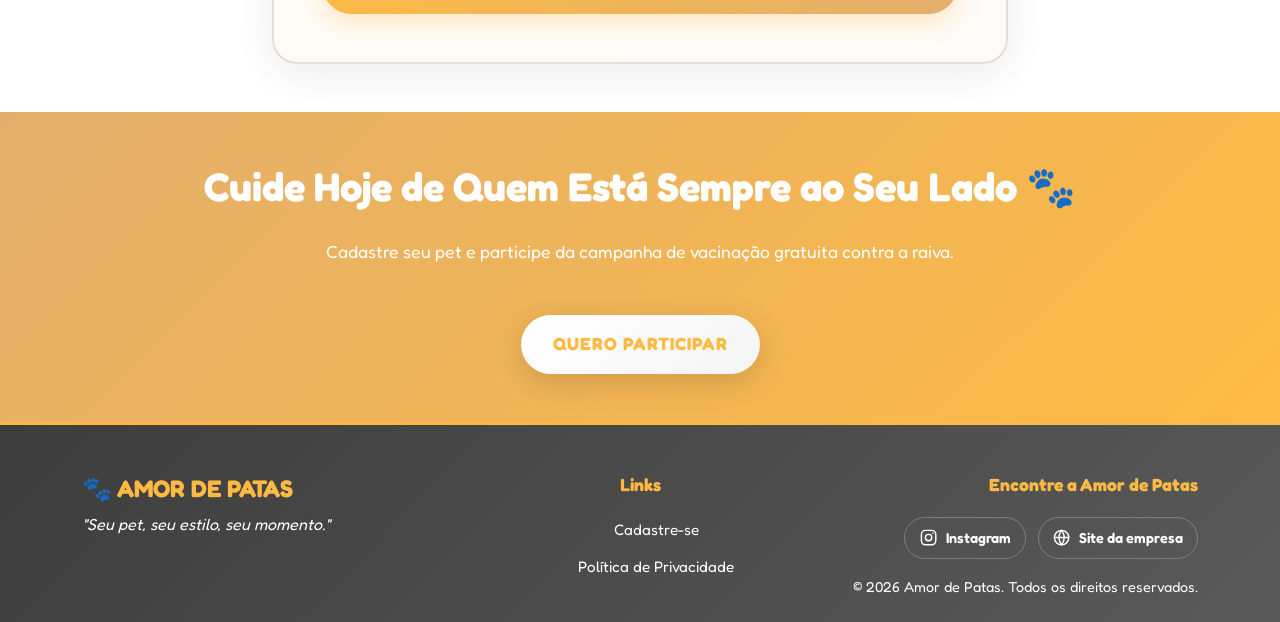
==== commit 375adb83: "Update index.html" ====
--- a/index.html
+++ b/index.html
@@ -195,7 +195,7 @@
                             <span class="info-icon">📅</span>
                             <div class="info-content">
                                 <strong>Data da Campanha:</strong>
-                                <p class="info-value">[DATA]</p>
+                                <p class="info-value">26/09/2026</p>
                             </div>
                         </div>
                         
@@ -203,7 +203,7 @@
                             <span class="info-icon">⏰</span>
                             <div class="info-content">
                                 <strong>Horário:</strong>
-                                <p class="info-value">[HORÁRIO]</p>
+                                <p class="info-value">11:00 / 17:00</p>
                             </div>
                         </div>
                         
@@ -211,7 +211,7 @@
                             <span class="info-icon">📍</span>
                             <div class="info-content">
                                 <strong>Local:</strong>
-                                <p class="info-value">[LOCAL]</p>
+                                <p class="info-value">Tenda do Bosque Maia</p>
                             </div>
                         </div>
                         
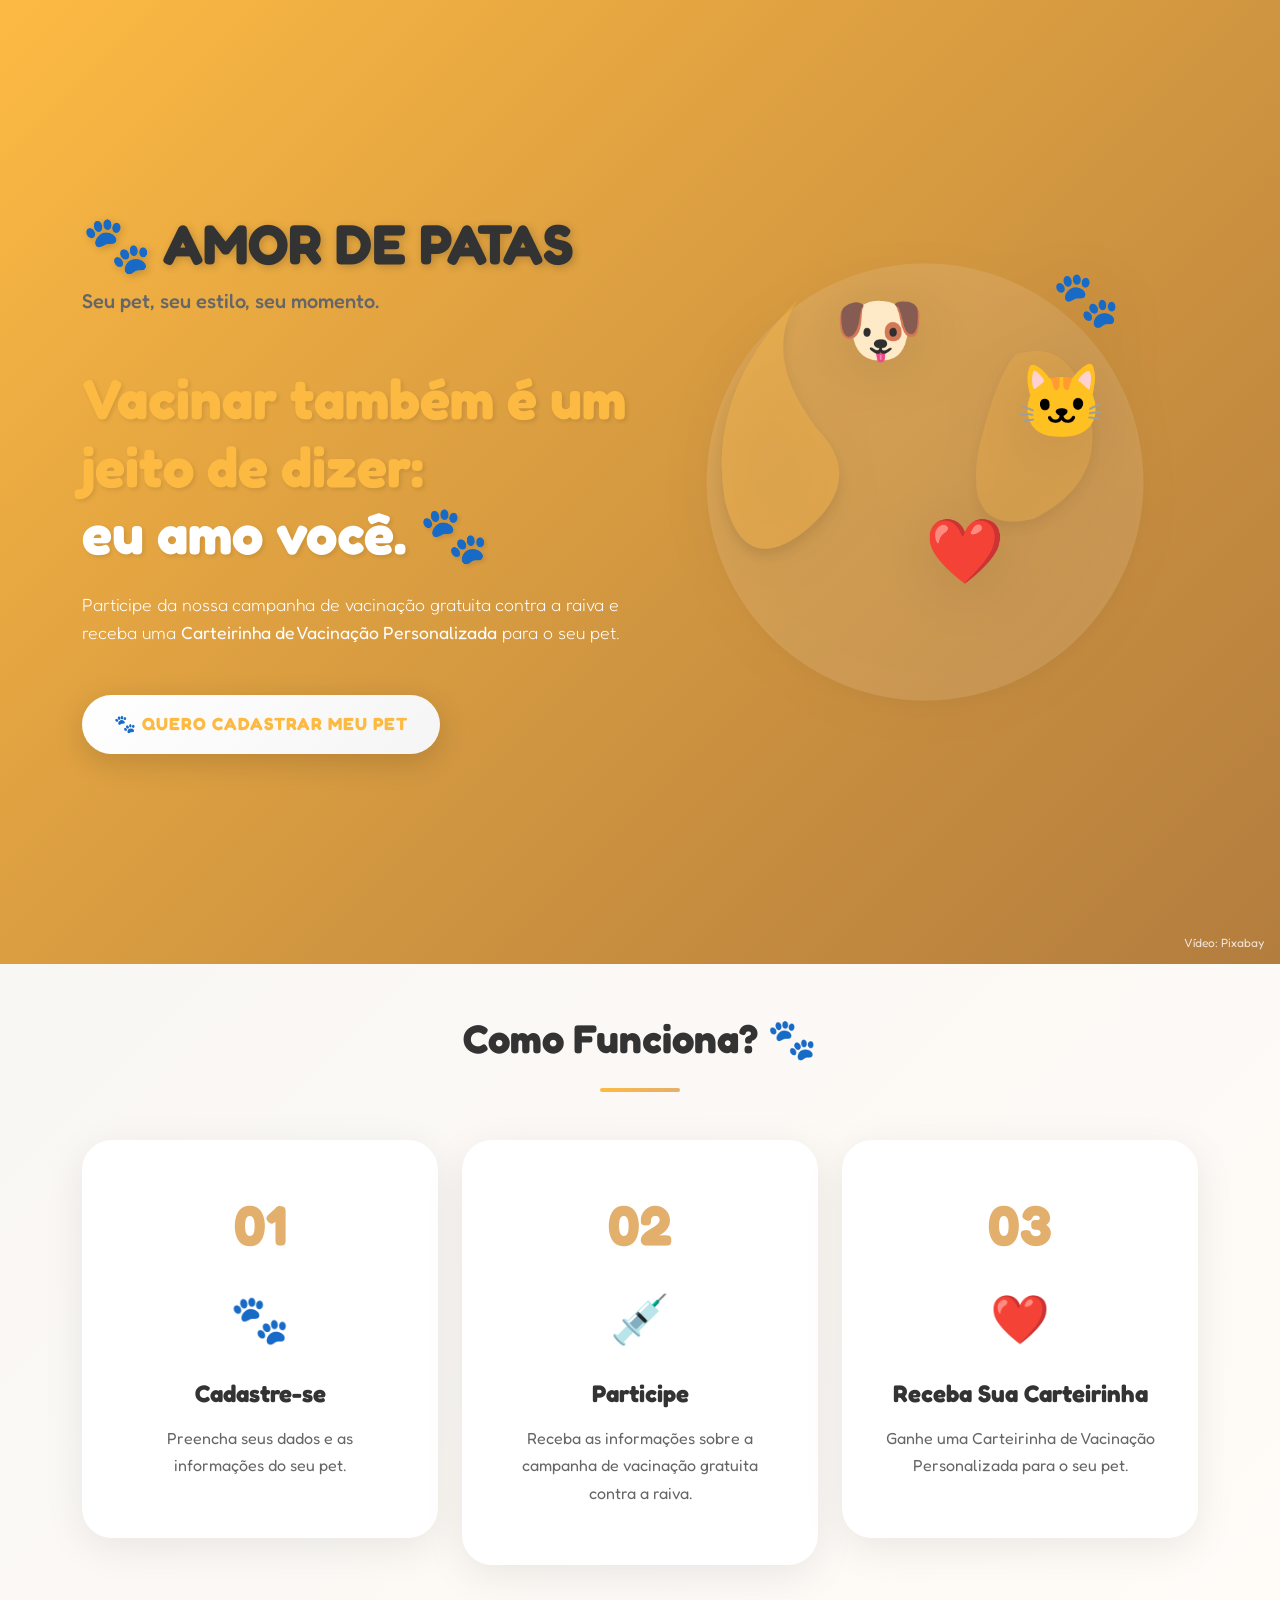
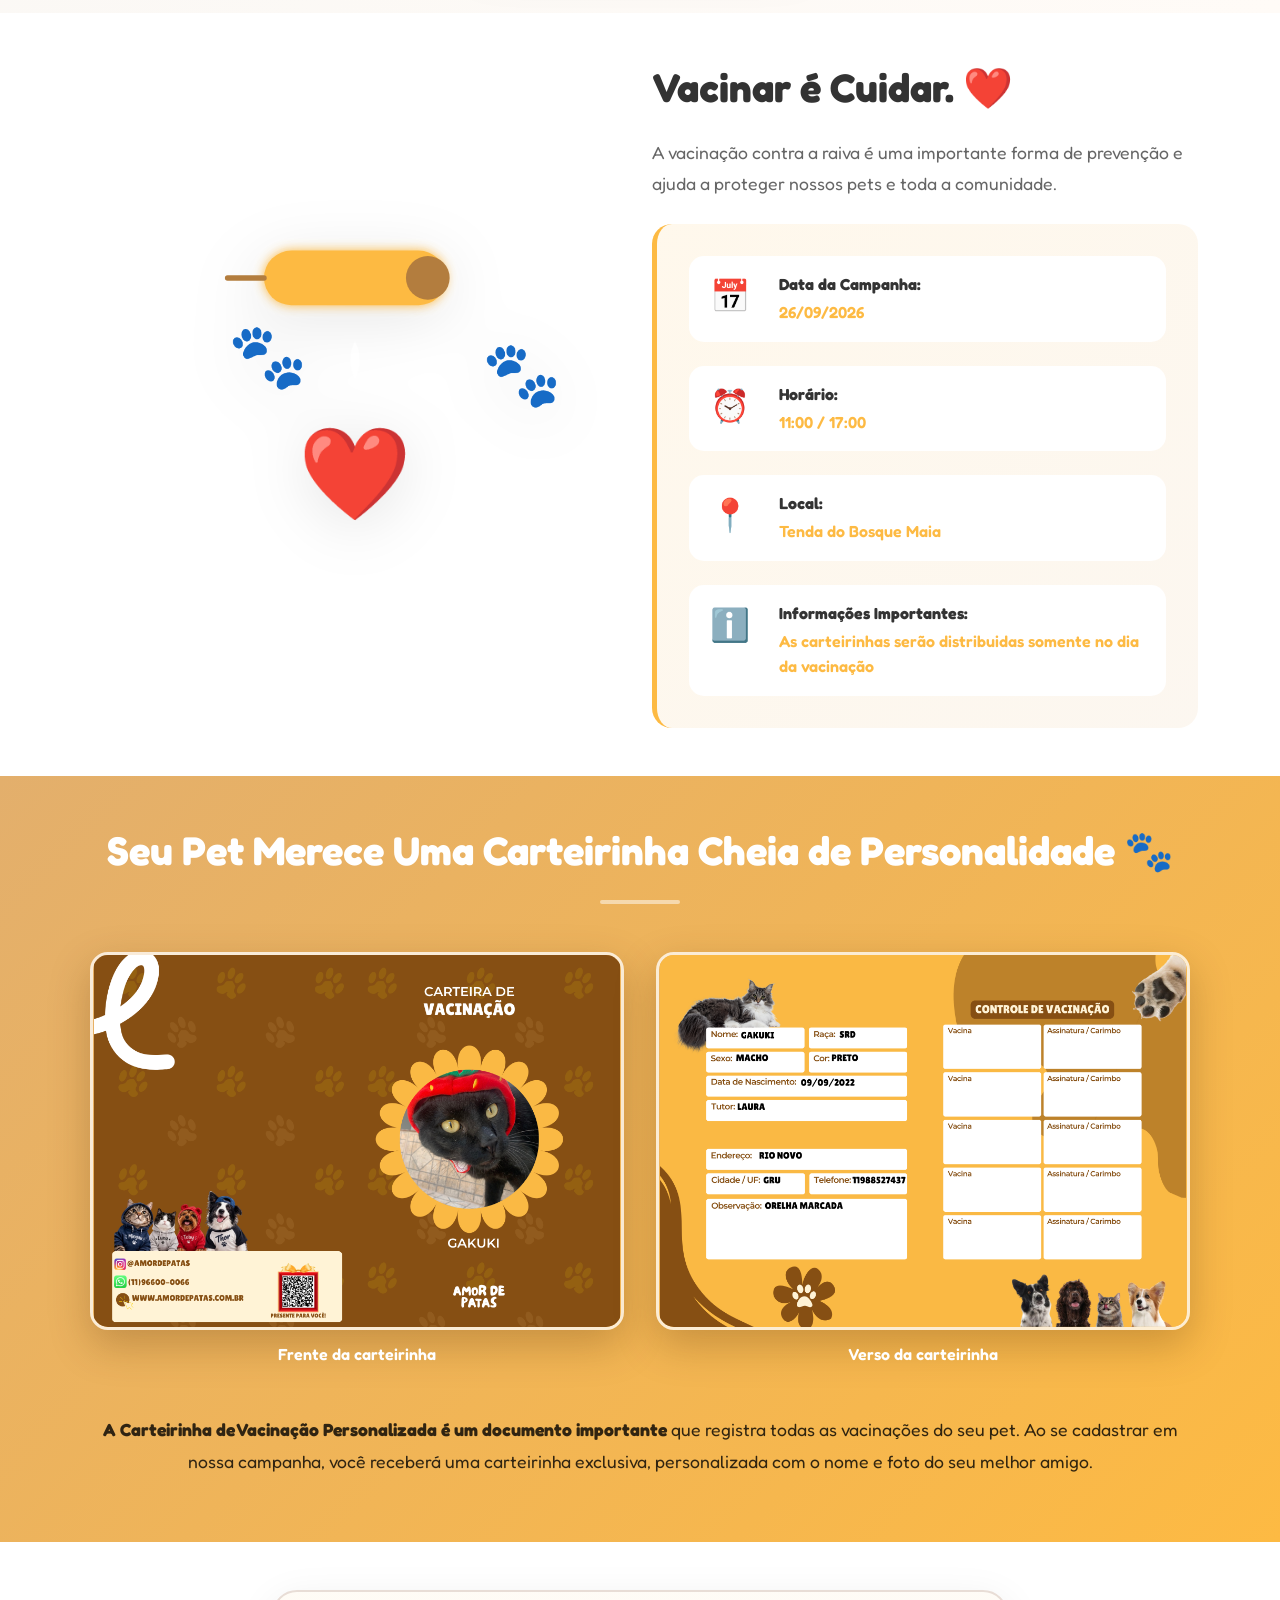
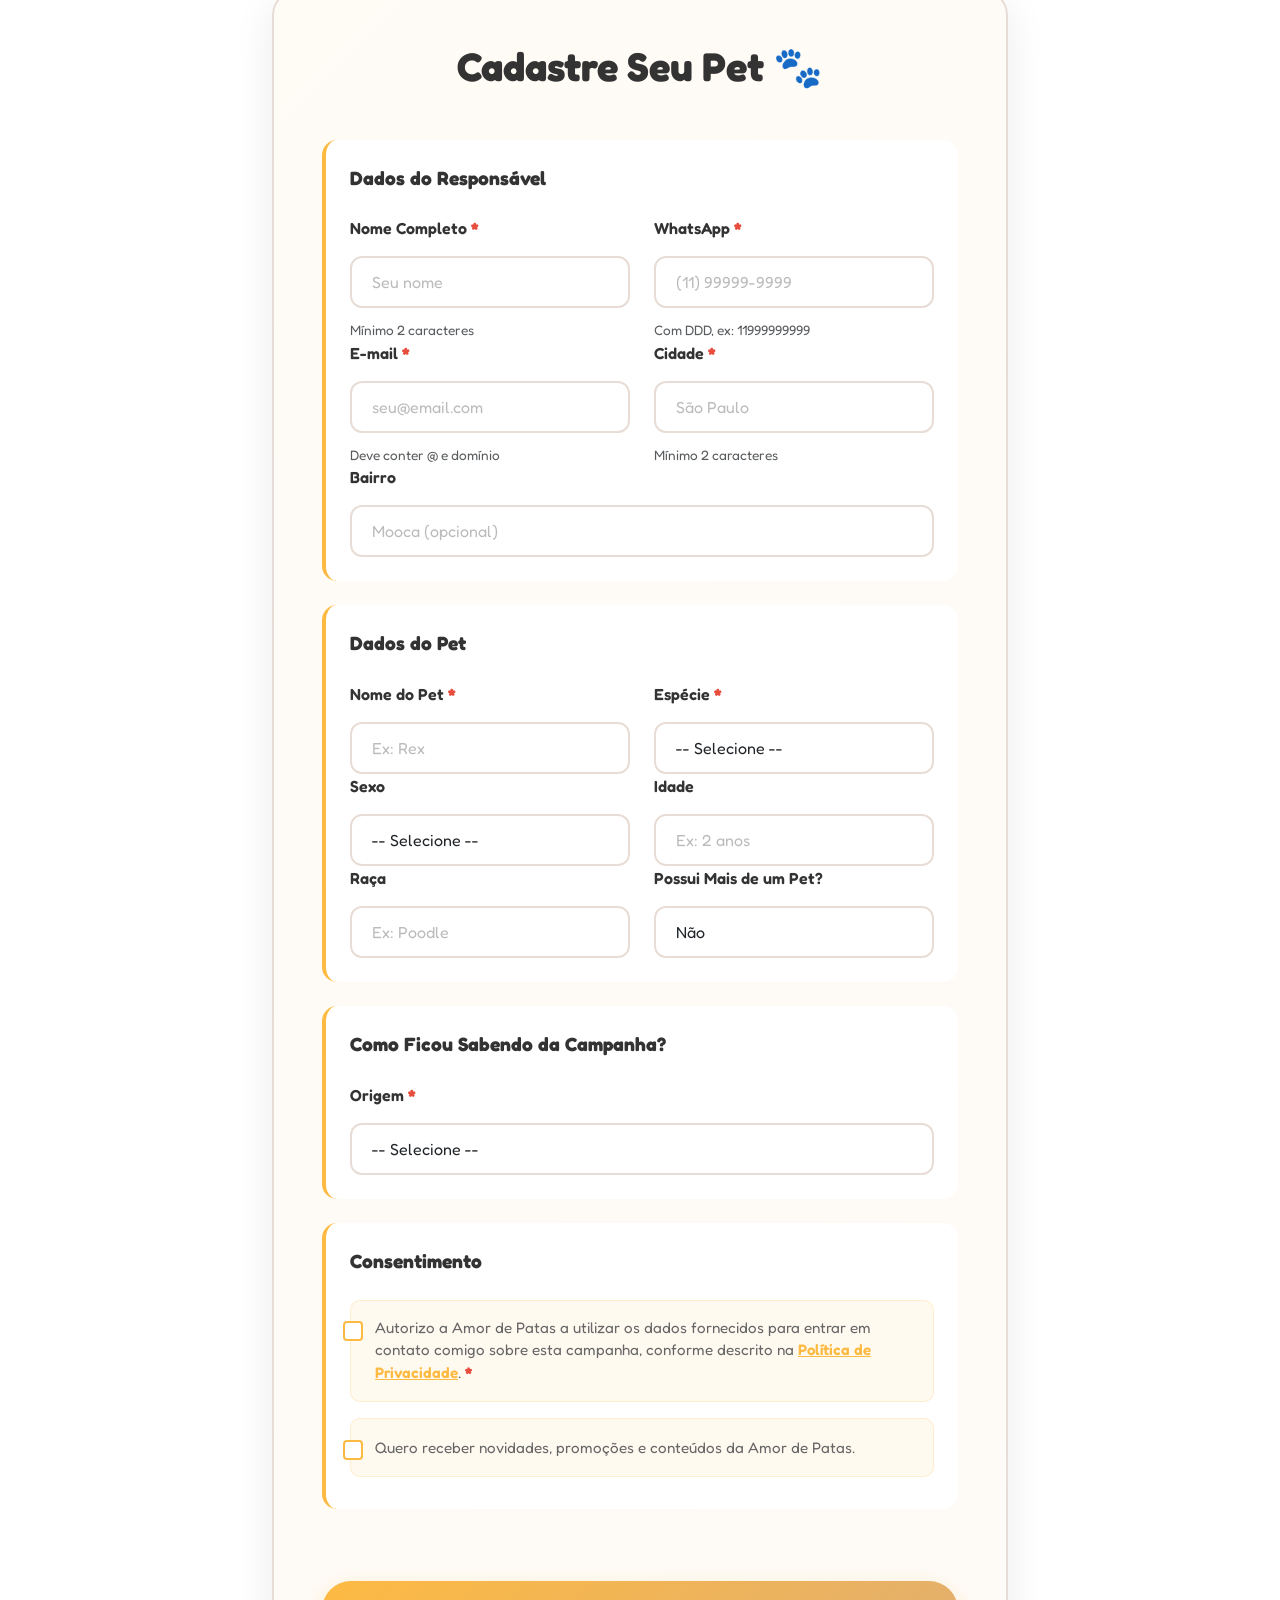
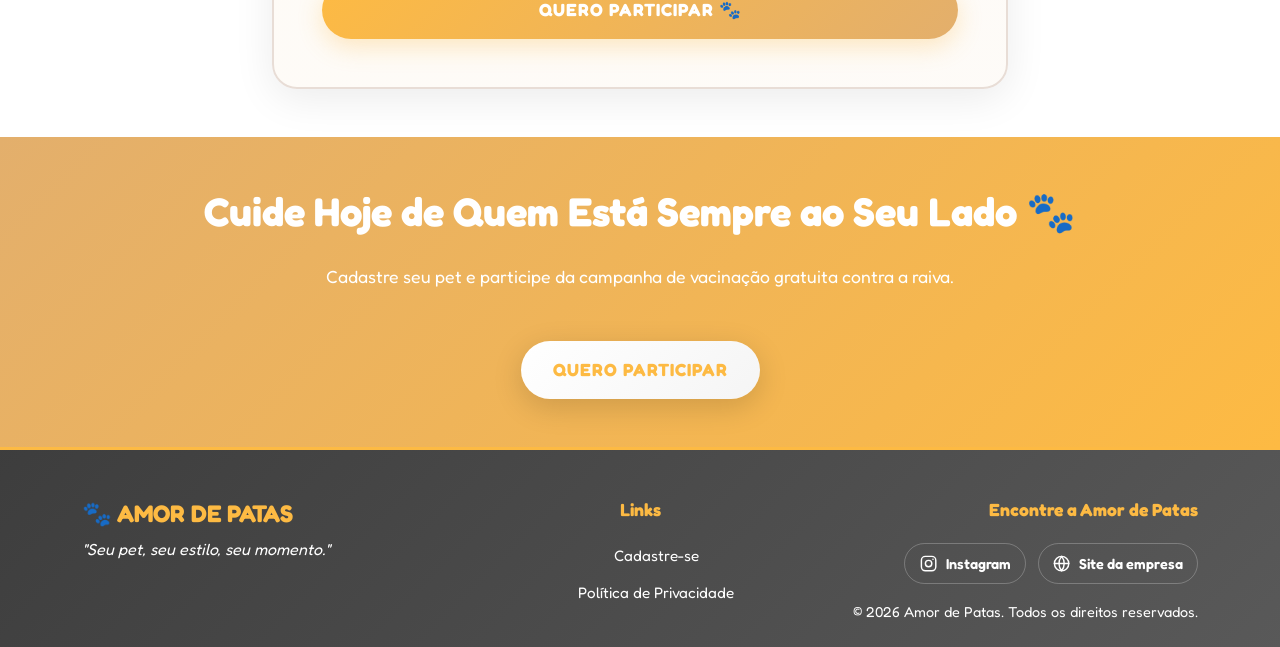
==== commit 3d794022: "Update index.html" ====
--- a/index.html
+++ b/index.html
@@ -219,7 +219,7 @@
                             <span class="info-icon">ℹ️</span>
                             <div class="info-content">
                                 <strong>Informações Importantes:</strong>
-                                <p class="info-value">[INFORMAÇÕES IMPORTANTES]</p>
+                                <p class="info-value"> As carteirinhas serão distribuidas somente no dia da vacinação</p>
                             </div>
                         </div>
                     </div>
